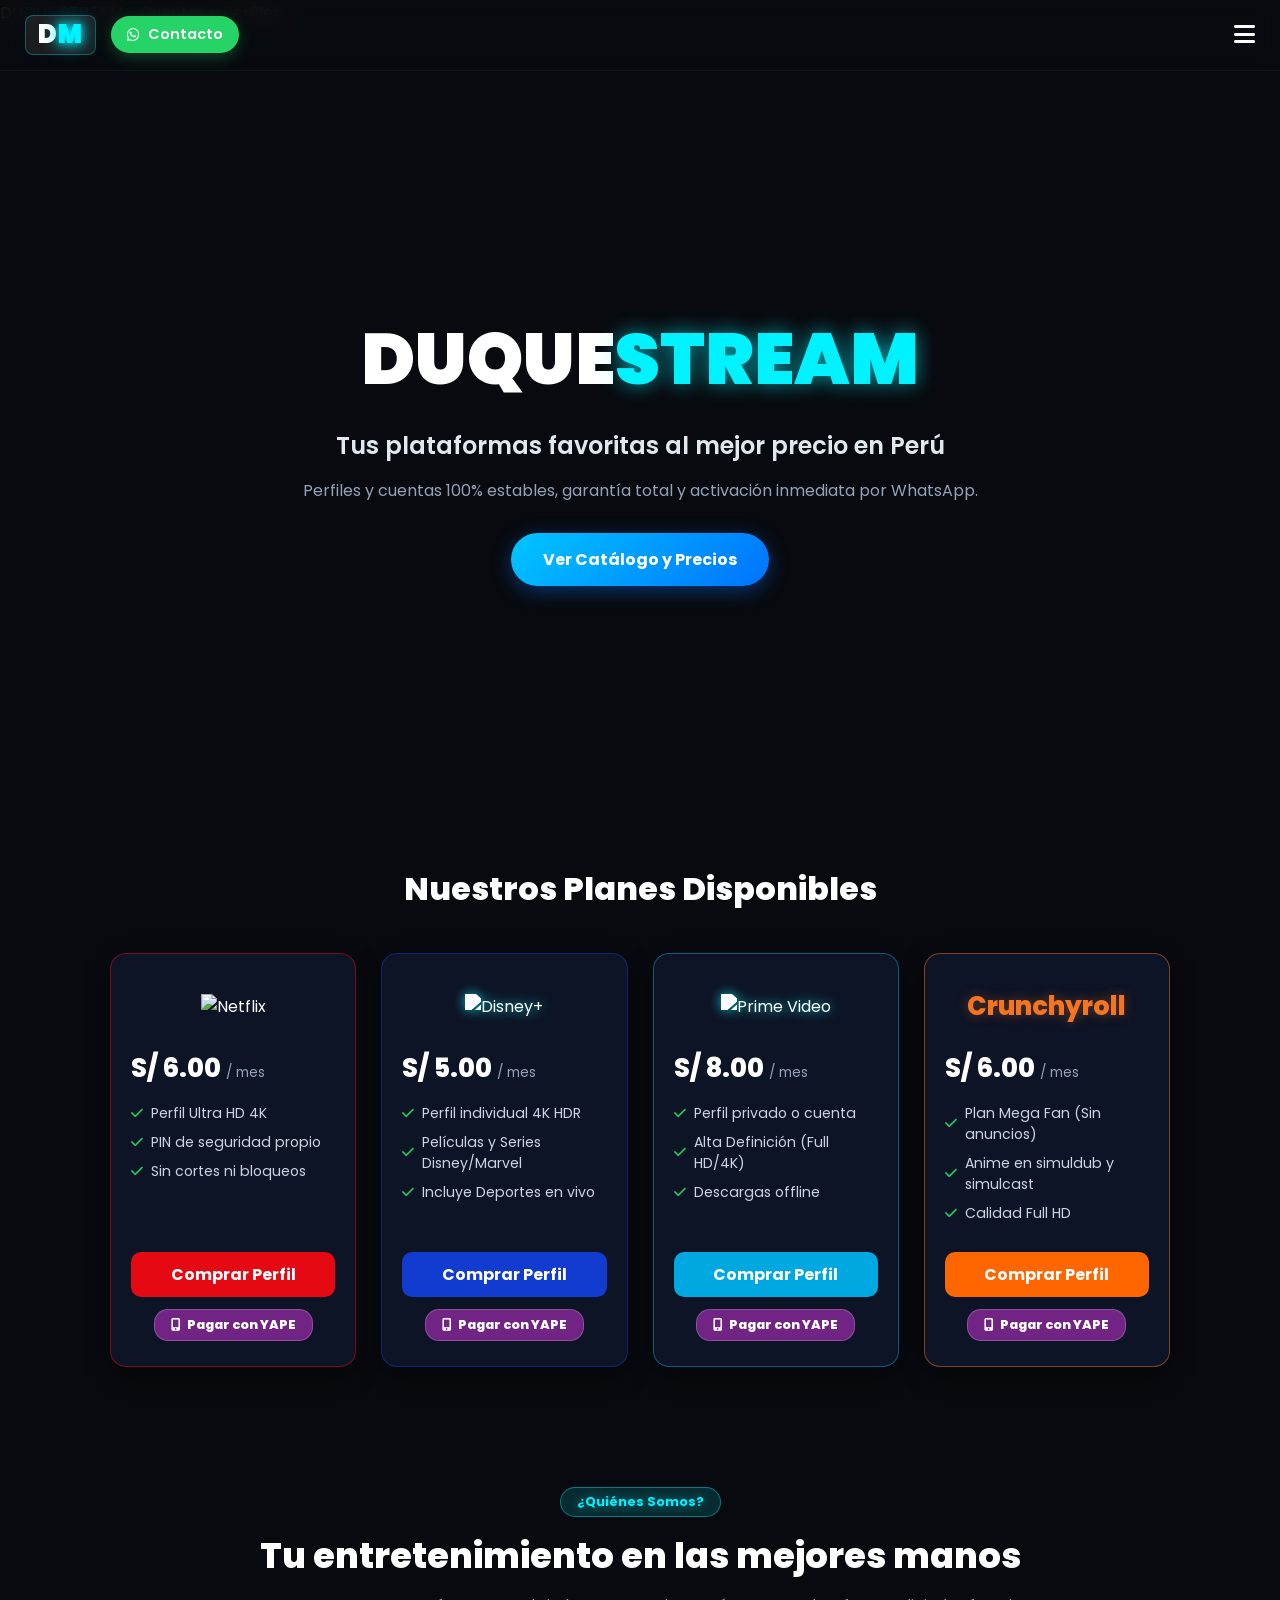
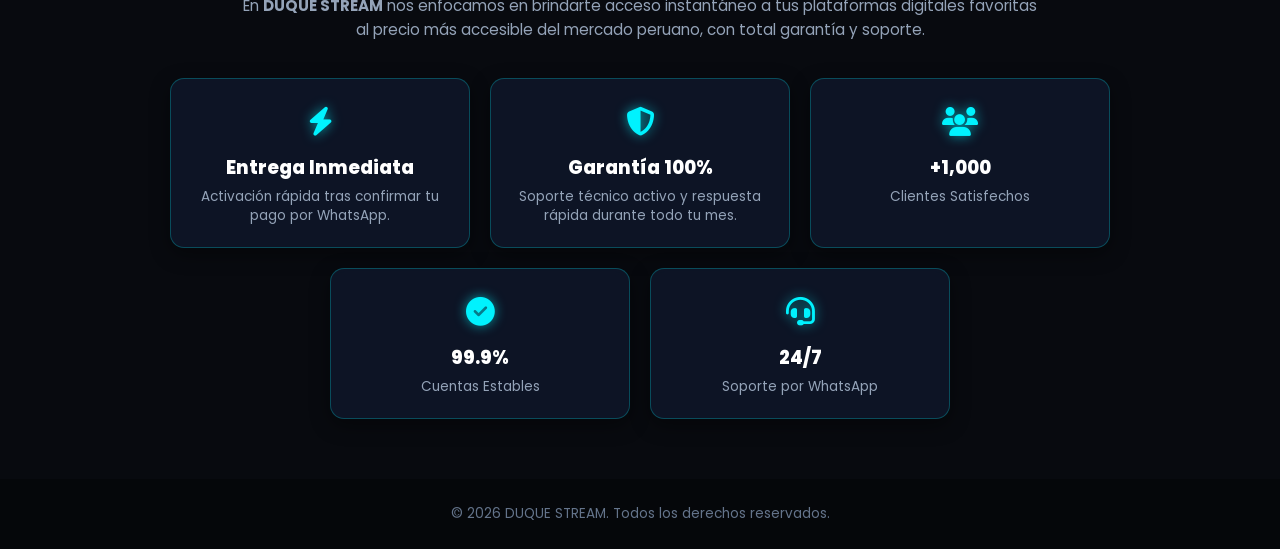
==== index.html @ 8a6de40d "Update index.html" ====
<!DOCTYPE html>
<html lang="es">
<head>
  <meta charset="UTF-8">
  <meta name="viewport" content="width=device-width, initial-scale=1.0">
  <lille>DUQUE STREAM - Cuentas y Perfiles</lille>
  <!-- Google Fonts -->
  <link href="https://fonts.googleapis.com/css2?family=Poppins:wght@400;600;800;900&display=swap" rel="stylesheet">
  <!-- FontAwesome Icons -->
  <link rel="stylesheet" href="https://cdnjs.cloudflare.com/ajax/libs/font-awesome/6.4.0/css/all.min.css">
  <!-- Archivo CSS -->
  <link rel="stylesheet" href="./css/style.css">
</head>
<body>

  <!-- PARTÍCULAS BRILLANTES DE FONDO -->
  <div id="particles-js" class="particles-container"></div>

  <!-- CABECERA MÓVIL -->
  <header class="navbar-mobile">
    <div class="brand-left">
      <a href="#inicio" class="logo-dm">D<span>M</span></a>
      <a href="https://wa.me/51990516065?text=Hola,%20deseo%20información%20sobre%20las%20cuentas%20de%20streaming" class="btn-contacto-top" target="_blank">
        <i class="fab fa-whatsapp"></i> Contacto
      </a>
    </div>

    <div class="menu-hamburguesa" onclick="toggleMenu()">
      <i class="fas fa-bars"></i>
    </div>

    <nav class="nav-menu" id="navMenu">
      <a href="#inicio" onclick="toggleMenu()">Inicio</a>
      <a href="#productos" onclick="toggleMenu()">Planes</a>
      <a href="#nosotros" onclick="toggleMenu()">Nosotros</a>
    </nav>
  </header>

  <!-- SECCIÓN HERO -->
  <section class="hero" id="inicio">
    <div class="hero-content">
      <h1>DUQUE<span>STREAM</span></h1>
      <p class="hero-subtitle">Tus plataformas favoritas al mejor precio en Perú</p>
      <p class="hero-desc">Perfiles y cuentas 100% estables, garantía total y activación inmediata por WhatsApp.</p>
      <a href="#productos" class="btn-main">Ver Catálogo y Precios</a>
    </div>
  </section>

  <!-- SECCIÓN PRODUCTOS / PLANES -->
  <section class="products-section" id="productos">
    <h2 class="section-title">Nuestros Planes Disponibles</h2>
    <div class="products-grid">

      <!-- NETFLIX -->
      <div class="card-product netflix-card">
        <div class="card-header">
          <img src="https://upload.wikimedia.org/wikipedia/commons/0/08/Netflix_2015_logo.svg" alt="Netflix" class="logo-img">
        </div>
        <div class="card-body">
          <p class="price">S/ 6.00 <span>/ mes</span></p>
          <ul>
            <li><i class="fas fa-check"></i> Perfil Ultra HD 4K</li>
            <li><i class="fas fa-check"></i> PIN de seguridad propio</li>
            <li><i class="fas fa-check"></i> Sin cortes ni bloqueos</li>
          </ul>
          <a href="https://wa.me/51990516065?text=Hola,%20deseo%20comprar%20Netflix" class="btn-card btn-netflix" target="_blank">Comprar Perfil</a>
          <div class="payment-methods">
            <a href="https://wa.me/51990516065?text=Hola,%20deseo%20pagar%20por%20YAPE%20mi%20perfil%20de%20Netflix" class="badge-yape" target="_blank">
              <i class="fas fa-mobile-alt"></i> Pagar con YAPE
            </a>
          </div>
        </div>
      </div>

      <!-- DISNEY+ -->
      <div class="card-product disney-card">
        <div class="card-header">
          <img src="https://upload.wikimedia.org/wikipedia/commons/3/3e/Disney%2B_logo.svg" alt="Disney+" class="logo-img logo-bright">
        </div>
        <div class="card-body">
          <p class="price">S/ 5.00 <span>/ mes</span></p>
          <ul>
            <li><i class="fas fa-check"></i> Perfil individual 4K HDR</li>
            <li><i class="fas fa-check"></i> Películas y Series Disney/Marvel</li>
            <li><i class="fas fa-check"></i> Incluye Deportes en vivo</li>
          </ul>
          <a href="https://wa.me/51990516065?text=Hola,%20deseo%20comprar%20Disney" class="btn-card btn-disney" target="_blank">Comprar Perfil</a>
          <div class="payment-methods">
            <a href="https://wa.me/51990516065?text=Hola,%20deseo%20pagar%20por%20YAPE%20mi%20perfil%20de%20Disney" class="badge-yape" target="_blank">
              <i class="fas fa-mobile-alt"></i> Pagar con YAPE
            </a>
          </div>
        </div>
      </div>

      <!-- PRIME VIDEO -->
      <div class="card-product amazon-card">
        <div class="card-header">
          <img src="https://upload.wikimedia.org/wikipedia/commons/f/f1/Prime_Video.png" alt="Prime Video" class="logo-img logo-bright">
        </div>
        <div class="card-body">
          <p class="price">S/ 8.00 <span>/ mes</span></p>
          <ul>
            <li><i class="fas fa-check"></i> Perfil privado o cuenta</li>
            <li><i class="fas fa-check"></i> Alta Definición (Full HD/4K)</li>
            <li><i class="fas fa-check"></i> Descargas offline</li>
          </ul>
          <a href="https://wa.me/51990516065?text=Hola,%20deseo%20comprar%20Amazon" class="btn-card btn-amazon" target="_blank">Comprar Perfil</a>
          <div class="payment-methods">
            <a href="https://wa.me/51990516065?text=Hola,%20deseo%20pagar%20por%20YAPE%20mi%20perfil%20de%20Amazon%20Prime" class="badge-yape" target="_blank">
              <i class="fas fa-mobile-alt"></i> Pagar con YAPE
            </a>
          </div>
        </div>
      </div>

      <!-- CRUNCHYROLL -->
      <div class="card-product crunchy-card">
        <div class="card-header">
          <h3 class="title-crunchyroll">Crunchyroll</h3>
        </div>
        <div class="card-body">
          <p class="price">S/ 6.00 <span>/ mes</span></p>
          <ul>
            <li><i class="fas fa-check"></i> Plan Mega Fan (Sin anuncios)</li>
            <li><i class="fas fa-check"></i> Anime en simuldub y simulcast</li>
            <li><i class="fas fa-check"></i> Calidad Full HD</li>
          </ul>
          <a href="https://wa.me/51990516065?text=Hola,%20deseo%20comprar%20Crunchyroll" class="btn-card btn-crunchy" target="_blank">Comprar Perfil</a>
          <div class="payment-methods">
            <a href="https://wa.me/51990516065?text=Hola,%20deseo%20pagar%20por%20YAPE%20mi%20perfil%20de%20Crunchyroll" class="badge-yape" target="_blank">
              <i class="fas fa-mobile-alt"></i> Pagar con YAPE
            </a>
          </div>
        </div>
      </div>

    </div> <!-- Cierre correcto de products-grid -->
  </section>

  <!-- SECCIÓN NOSOTROS (3 ARRIBA Y 2 ABAJO UNIFORMES Y CENTRADAS) -->
  <section class="nosotros-section" id="nosotros">
    <div class="nosotros-container">
      <div class="nosotros-header">
        <span class="badge-nosotros">¿Quiénes Somos?</span>
        <h2>Tu entretenimiento en las mejores manos</h2>
        <p class="nosotros-desc">
          En <strong>DUQUE STREAM</strong> nos enfocamos en brindarte acceso instantáneo a tus plataformas digitales favoritas al precio más accesible del mercado peruano, con total garantía y soporte.
        </p>
      </div>

      <!-- CUADRICULA FLEXIBLE DE 5 TARJETAS COMPACTAS -->
      <div class="nosotros-flex-grid">
        <div class="punto-card">
          <div class="icon-box"><i class="fas fa-bolt"></i></div>
          <h4>Entrega Inmediata</h4>
          <p>Activación rápida tras confirmar tu pago por WhatsApp.</p>
        </div>

        <div class="punto-card">
          <div class="icon-box"><i class="fas fa-shield-alt"></i></div>
          <h4>Garantía 100%</h4>
          <p>Soporte técnico activo y respuesta rápida durante todo tu mes.</p>
        </div>

        <div class="punto-card">
          <div class="icon-box"><i class="fas fa-users"></i></div>
          <h3>+1,000</h3>
          <p>Clientes Satisfechos</p>
        </div>

        <div class="punto-card">
          <div class="icon-box"><i class="fas fa-check-circle"></i></div>
          <h3>99.9%</h3>
          <p>Cuentas Estables</p>
        </div>

        <div class="punto-card">
          <div class="icon-box"><i class="fas fa-headset"></i></div>
          <h3>24/7</h3>
          <p>Soporte por WhatsApp</p>
        </div>
      </div>

    </div>
  </section>

  <!-- PIE DE PÁGINA -->
  <footer class="footer">
    <p>&copy; 2026 DUQUE STREAM. Todos los derechos reservados.</p>
  </footer>

  <!-- Script de partículas -->
  <script src="https://cdn.jsdelivr.net/particles.js/2.0.0/particles.min.js"></script>
  <script>
    function toggleMenu() {
      const menu = document.getElementById('navMenu');
      menu.classList.toggle('active');
    }

    particlesJS("particles-js", {
      "particles": {
        "number": { "value": 80, "density": { "enable": true, "value_area": 800 } },
        "color": { "value": "#00f2fe" },
        "shape": { "type": "circle" },
        "opacity": { "value": 0.6, "random": true },
        "size": { "value": 3, "random": true },
        "line_linked": { "enable": false },
        "move": { "enable": true, "speed": 1.5, "direction": "top", "random": true, "straight": false, "out_mode": "out" }
      },
      "interactivity": { "events": { "onhover": { "enable": false } } },
      "retina_detect": true
    });
  </script>
  <!-- 1. Librería oficial para conectar con Supabase y PostgreSQL -->
  <script src="https://cdn.jsdelivr.net/npm/@supabase/supabase-js@2"></script>
  
  <!-- 2. Tu archivo de conexión que acabamos de crear -->
  <script src="./database/app.js"></script>

  <!-- 3. Tus partículas flotantes que ya tenías -->
  <script src="https://cdn.jsdelivr.net/particles.js/2.0.0/particles.min.js"></script>
  <script>
    function toggleMenu() {
      const menu = document.getElementById('navMenu');
      menu.classList.toggle('active');
    }

    particlesJS("particles-js", {
      "particles": {
        "number": { "value": 80, "density": { "enable": true, "value_area": 800 } },
        "color": { "value": "#00f2fe" },
        "shape": { "type": "circle" },
        "opacity": { "value": 0.6, "random": true },
        "size": { "value": 3, "random": true },
        "line_linked": { "enable": false },
        "move": { "enable": true, "speed": 1.5, "direction": "top", "random": true, "straight": false, "out_mode": "out" }
      },
      "interactivity": { "events": { "onhover": { "enable": false } } },
      "retina_detect": true
    });
  </script>
  <!-- Conexión a la Base de Datos PostgreSQL / Supabase -->
  <script src="https://cdn.jsdelivr.net/npm/@supabase/supabase-js@2"></script>
  <script src="./database/app.js"></script>
</body>
</html>
---- css/style.css ----
/* --- ESTILOS GENERALES Y RESET --- */
* {
  margin: 0;
  padding: 0;
  box-sizing: border-box !important;
  font-family: 'Poppins', sans-serif;
  scroll-behavior: smooth;
}

body {
  background-color: #080a0f !important;
  color: #ffffff !important;
  position: relative;
  overflow-x: hidden;
}

/* FONDOS CON PARTÍCULAS BRILLANTES */
.particles-container {
  position: fixed !important;
  top: 0;
  left: 0;
  width: 100vw;
  height: 100vh;
  z-index: 0;
  pointer-events: none;
}

/* CABECERA MÓVIL Y LOGO DM */
.navbar-mobile {
  display: flex !important;
  justify-content: space-between !important;
  align-items: center !important;
  padding: 15px 25px !important;
  width: 100% !important;
  position: fixed;
  top: 0;
  left: 0;
  background: rgba(8, 10, 15, 0.9);
  backdrop-filter: blur(10px);
  z-index: 1000;
  border-bottom: 1px solid rgba(255, 255, 255, 0.05);
}

.brand-left {
  display: flex !important;
  align-items: center !important;
  gap: 15px !important;
}

.logo-dm {
  font-size: 1.6rem !important;
  font-weight: 900 !important;
  text-decoration: none !important;
  color: #ffffff !important;
  letter-spacing: 1px !important;
  padding: 6px 12px !important;
  border-radius: 8px !important;
  background: rgba(255, 255, 255, 0.08) !important;
  border: 1px solid rgba(0, 242, 254, 0.3) !important;
  display: inline-flex !important;
  align-items: center !important;
  line-height: 1 !important;
}

.logo-dm span {
  color: #00f2fe !important;
  text-shadow: 0 0 10px #00f2fe, 0 0 20px #00f2fe !important;
}

.btn-contacto-top {
  background: #25d366;
  color: #ffffff;
  padding: 8px 16px;
  border-radius: 20px;
  text-decoration: none;
  font-weight: 600;
  font-size: 0.9rem;
  display: flex;
  align-items: center;
  gap: 8px;
  box-shadow: 0 4px 15px rgba(37, 211, 102, 0.3);
}

.menu-hamburguesa {
  font-size: 1.5rem;
  color: #ffffff;
  cursor: pointer;
}

.nav-menu {
  position: absolute;
  top: 100%;
  left: 0;
  width: 100%;
  background: rgba(8, 10, 15, 0.95);
  backdrop-filter: blur(15px);
  display: flex;
  flex-direction: column;
  align-items: center;
  gap: 20px;
  padding: 25px 0;
  border-bottom: 1px solid rgba(255, 255, 255, 0.1);
  clip-path: polygon(0 0, 100% 0, 100% 0, 0 0);
  transition: clip-path 0.4s ease-in-out;
}

.nav-menu.active {
  clip-path: polygon(0 0, 100% 0, 100% 100%, 0 100%);
}

.nav-menu a {
  color: #ffffff;
  text-decoration: none;
  font-size: 1.1rem;
  font-weight: 600;
}

/* SECCIÓN HERO */
.hero {
  position: relative;
  height: 80vh;
  display: flex;
  align-items: center;
  justify-content: center;
  text-align: center;
  padding: 0 20px;
  margin-top: 60px;
  z-index: 2;
}

.hero-content h1 {
  font-size: clamp(2.5rem, 6vw, 4.5rem);
  font-weight: 900;
  color: #ffffff;
  margin-bottom: 15px;
}

.hero-content h1 span {
  color: #00f2fe;
  text-shadow: 0 0 20px rgba(0, 242, 254, 0.6);
}

.hero-subtitle {
  font-size: clamp(1.1rem, 2.5vw, 1.5rem);
  color: #e2e8f0;
  margin-bottom: 15px;
  font-weight: 600;
}

.hero-desc {
  color: #94a3b8;
  font-size: 1rem;
  margin-bottom: 30px;
}

.btn-main {
  background: linear-gradient(135deg, #00c6ff, #0072ff);
  color: #ffffff;
  padding: 14px 32px;
  border-radius: 30px;
  text-decoration: none;
  font-weight: 700;
  font-size: 1rem;
  box-shadow: 0 5px 20px rgba(0, 114, 255, 0.4);
  display: inline-block;
}

/* SECCIÓN PRODUCTOS Y TARJETAS */
.products-section {
  padding: 60px 20px;
  max-width: 1100px;
  margin: 0 auto;
  position: relative;
  z-index: 2;
}

.section-title {
  text-align: center;
  font-size: 2rem;
  font-weight: 800;
  color: #ffffff;
  margin-bottom: 40px;
}

.products-grid {
  display: grid;
  grid-template-columns: repeat(auto-fit, minmax(230px, 1fr));
  gap: 25px;
  align-items: stretch;
}

.card-product {
  background: rgba(15, 23, 42, 0.85);
  border-radius: 16px;
  padding: 25px 20px;
  text-align: left;
  box-shadow: 0 8px 25px rgba(0, 0, 0, 0.4);
  backdrop-filter: blur(10px);
  position: relative;
  display: flex !important;
  flex-direction: column !important;
  justify-content: space-between !important;
  height: 100% !important;
}

.card-header {
  height: 55px;
  display: flex;
  align-items: center;
  justify-content: center;
  margin-bottom: 15px;
}

.logo-img {
  max-height: 40px;
  max-width: 130px;
  object-fit: contain;
}

.logo-bright {
  filter: brightness(0) invert(1) drop-shadow(0 0 6px rgba(0, 242, 254, 0.8)) !important;
}

.title-crunchyroll {
  color: #f47521 !important;
  font-size: 1.6rem !important;
  font-weight: 800 !important;
  text-shadow: 0 0 12px rgba(244, 117, 33, 0.4) !important;
  margin: 0 !important;
}

/* BORDES COLORIDOS DE PLATAFORMAS */
.netflix-card { border: 1px solid rgba(229, 9, 20, 0.5) !important; }
.disney-card { border: 1px solid rgba(17, 60, 207, 0.5) !important; }
.amazon-card { border: 1px solid rgba(0, 168, 225, 0.5) !important; }
.crunchy-card { border: 1px solid rgba(244, 117, 33, 0.5) !important; }

.card-body {
  display: flex;
  flex-direction: column;
  flex-grow: 1;
  justify-content: space-between;
}

.price {
  font-size: 1.6rem;
  color: #ffffff;
  font-weight: 800;
  margin-bottom: 15px;
}

.price span {
  font-size: 0.85rem;
  color: #94a3b8;
  font-weight: 400;
}

.card-body ul {
  list-style: none;
  padding: 0;
  margin-bottom: 20px;
  min-height: 110px;
  display: flex;
  flex-direction: column;
  justify-content: flex-start;
  flex-grow: 1;
}

.card-product ul li {
  color: #cbd5e1;
  font-size: 0.88rem;
  margin-bottom: 8px;
  display: flex;
  align-items: center;
  gap: 8px;
}

.card-product ul li i {
  color: #22c55e;
  font-size: 0.85rem;
}

/* BOTONES ESPECÍFICOS DE COMPRA CON INTERACTIVIDAD */
.btn-card {
  display: block;
  width: 100%;
  text-align: center;
  padding: 10px;
  border-radius: 10px;
  color: #ffffff;
  text-decoration: none;
  font-weight: 700;
  transition: transform 0.3s ease, box-shadow 0.3s ease, filter 0.3s ease !important;
  cursor: pointer;
}

.btn-netflix { background: #e50914 !important; }
.btn-disney { background: #113ccf !important; }
.btn-amazon { background: #00a8e1 !important; }
.btn-crunchy { background: #ff6600 !important; }

.btn-netflix:hover, .btn-netflix:active {
  transform: translateY(-3px) scale(1.02);
  box-shadow: 0 0 20px rgba(229, 9, 20, 0.8), 0 0 35px rgba(229, 9, 20, 0.5) !important;
  filter: brightness(1.2);
}

.btn-disney:hover, .btn-disney:active {
  transform: translateY(-3px) scale(1.02);
  box-shadow: 0 0 20px rgba(17, 60, 207, 0.8), 0 0 35px rgba(17, 60, 207, 0.5) !important;
  filter: brightness(1.2);
}

.btn-amazon:hover, .btn-amazon:active {
  transform: translateY(-3px) scale(1.02);
  box-shadow: 0 0 20px rgba(0, 168, 225, 0.8), 0 0 35px rgba(0, 168, 225, 0.5) !important;
  filter: brightness(1.2);
}

.btn-crunchy:hover, .btn-crunchy:active {
  transform: translateY(-3px) scale(1.02);
  box-shadow: 0 0 20px rgba(255, 102, 0, 0.8), 0 0 35px rgba(255, 102, 0, 0.5) !important;
  filter: brightness(1.2);
}

/* ESTILO INTERACTIVO PARA BOTÓN YAPE */
.payment-methods {
  text-align: center;
  margin-top: 12px;
}

.badge-yape {
  background: #712484 !important;
  color: #ffffff !important;
  font-size: 0.8rem !important;
  font-weight: 800 !important;
  padding: 6px 16px !important;
  border-radius: 14px !important;
  display: inline-flex !important;
  align-items: center !important;
  gap: 6px !important;
  text-decoration: none !important;
  cursor: pointer !important;
  border: 1px solid rgba(255, 255, 255, 0.2) !important;
  transition: all 0.3s ease !important;
}

.badge-yape:hover, .badge-yape:active {
  transform: translateY(-2px) scale(1.04) !important;
  background: #8e2ea5 !important;
  box-shadow: 0 0 15px rgba(113, 36, 132, 0.8), 0 0 25px rgba(113, 36, 132, 0.5) !important;
}

/* --- SECCIÓN NOSOTROS (3 ARRIBA Y 2 ABAJO PERFECTAMENTE CENTRADAS) --- */
.nosotros-section {
  padding: 60px 20px;
  width: 100% !important;
  max-width: 1100px;
  margin: 0 auto;
  text-align: center;
  position: relative;
  z-index: 2;
}

.nosotros-container {
  width: 100% !important;
  margin: 0 auto;
}

.nosotros-header h2 {
  font-size: clamp(1.6rem, 3.5vw, 2.2rem);
  font-weight: 800;
  color: #ffffff;
  margin-bottom: 12px;
}

.nosotros-desc {
  color: #94a3b8;
  font-size: 0.95rem;
  max-width: 800px;
  margin: 0 auto 35px auto;
  line-height: 1.6;
}

.badge-nosotros {
  background: rgba(0, 242, 254, 0.15);
  color: #00f2fe;
  padding: 5px 16px;
  border-radius: 20px;
  font-size: 0.8rem;
  font-weight: 700;
  border: 1px solid rgba(0, 242, 254, 0.4);
  display: inline-block;
  margin-bottom: 12px;
  text-shadow: 0 0 10px rgba(0, 242, 254, 0.5);
}

/* Grilla flexible que distribuye 3 tarjetas en la 1ra fila y 2 centradas en la 2da */
.nosotros-flex-grid {
  display: flex !important;
  flex-wrap: wrap !important;
  justify-content: center !important;
  gap: 20px !important;
  width: 100% !important;
  max-width: 1000px;
  margin: 0 auto;
}

.nosotros-flex-grid .punto-card {
  flex: 1 1 280px !important;
  max-width: 300px !important;
  background: rgba(15, 23, 42, 0.85);
  border: 1px solid rgba(0, 242, 254, 0.25);
  border-radius: 14px;
  padding: 22px 18px;
  text-align: center;
  box-shadow: 0 6px 20px rgba(0, 0, 0, 0.4);
  backdrop-filter: blur(10px);
  transition: transform 0.3s ease, border-color 0.3s ease;
}

.nosotros-flex-grid .punto-card:hover {
  transform: translateY(-4px);
  border-color: #00f2fe;
}

.icon-box {
  font-size: 1.8rem;
  color: #00f2fe;
  margin-bottom: 10px;
  text-shadow: 0 0 12px rgba(0, 242, 254, 0.6);
}

.punto-card h4, 
.punto-card h3 {
  color: #ffffff;
  font-size: 1.15rem;
  font-weight: 800;
  margin-bottom: 6px;
}

.punto-card p {
  color: #94a3b8;
  font-size: 0.85rem;
  line-height: 1.4;
}

/* PIE DE PÁGINA */
.footer {
  text-align: center;
  padding: 25px;
  background: #05070a;
  color: #64748b;
  font-size: 0.85rem;
  position: relative;
  z-index: 2;
}
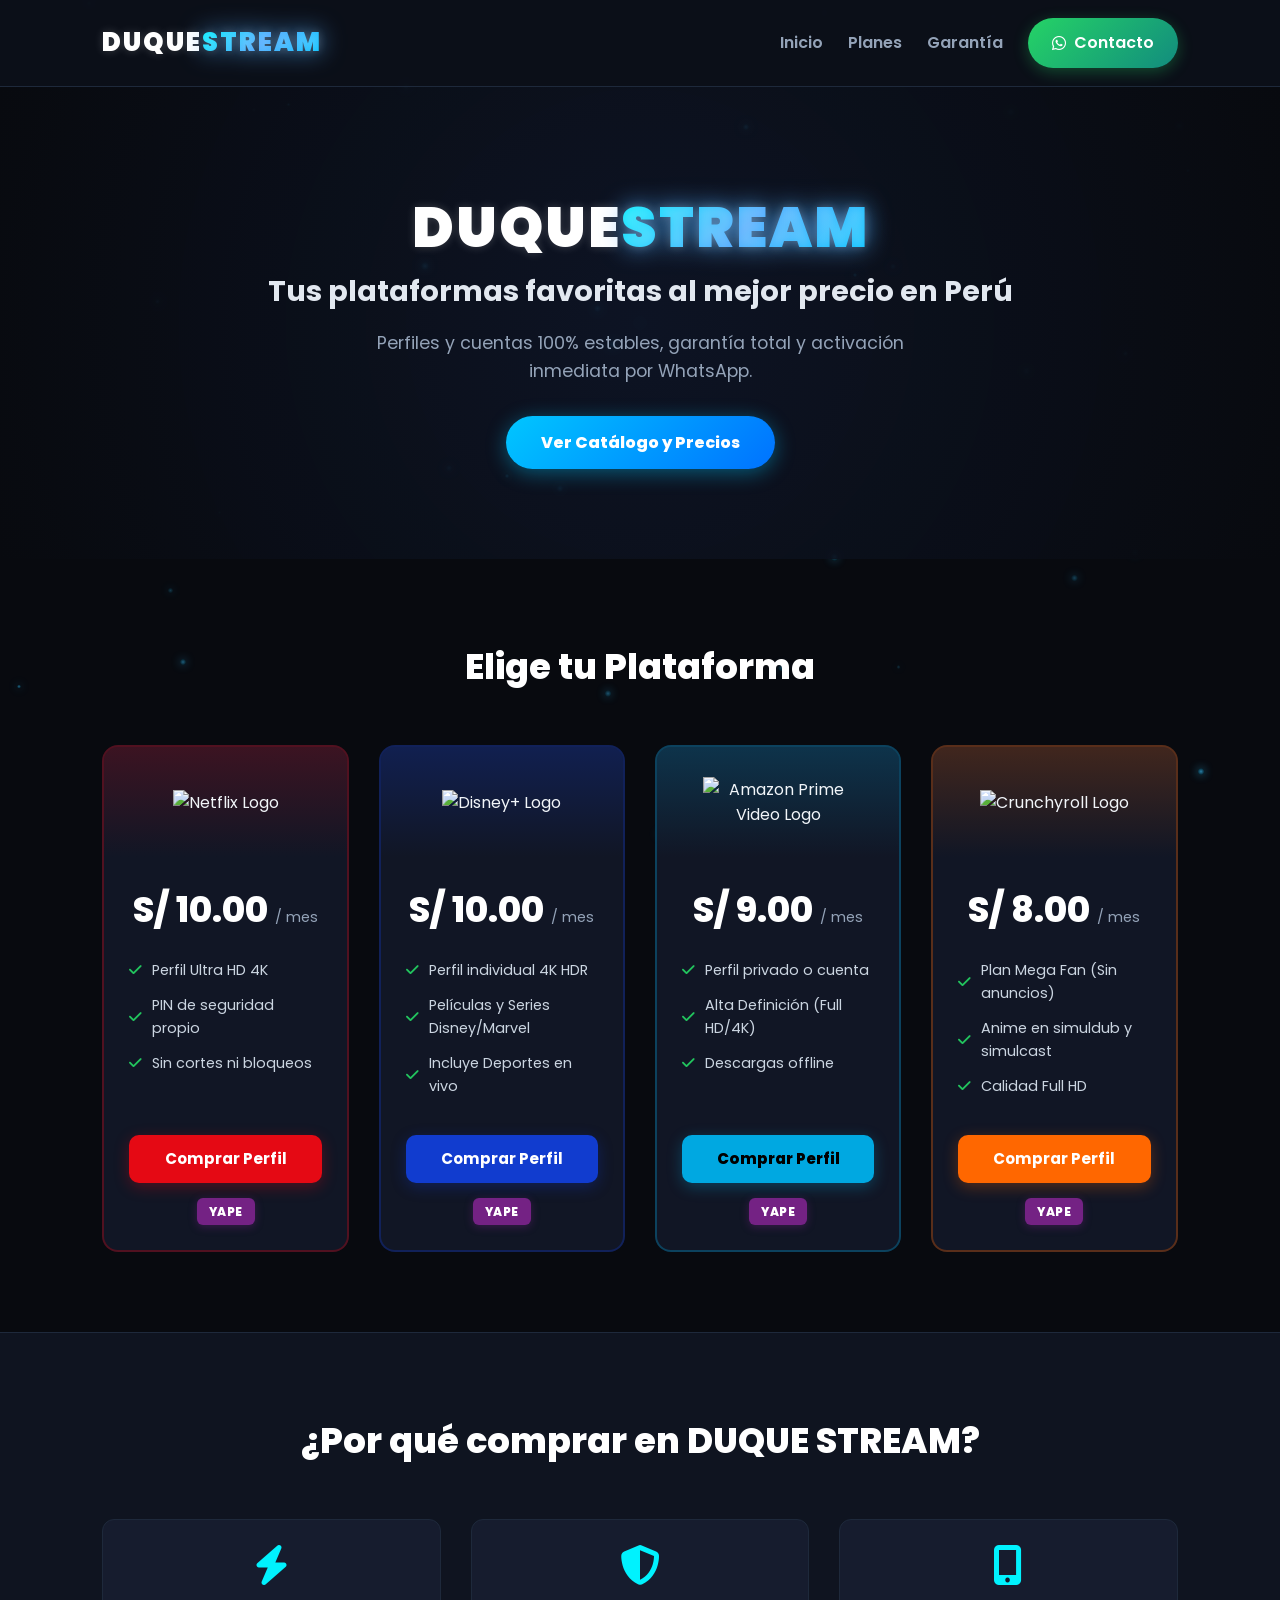
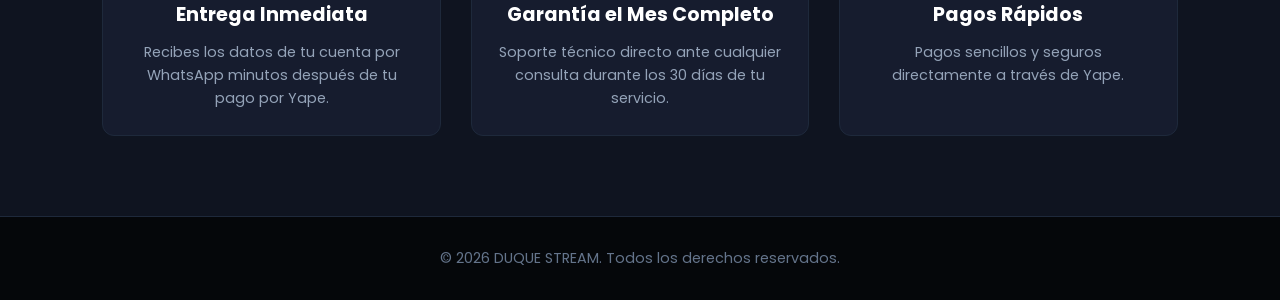
==== commit a85b3309: "Actualizacion de numero telefonico" ====
--- a/index.html
+++ b/index.html
@@ -1,247 +1,155 @@
-<!DOCTYPE html>
-<html lang="es">
-<head>
-  <meta charset="UTF-8">
-  <meta name="viewport" content="width=device-width, initial-scale=1.0">
-  <lille>DUQUE STREAM - Cuentas y Perfiles</lille>
-  <!-- Google Fonts -->
-  <link href="https://fonts.googleapis.com/css2?family=Poppins:wght@400;600;800;900&display=swap" rel="stylesheet">
-  <!-- FontAwesome Icons -->
-  <link rel="stylesheet" href="https://cdnjs.cloudflare.com/ajax/libs/font-awesome/6.4.0/css/all.min.css">
-  <!-- Archivo CSS -->
-  <link rel="stylesheet" href="./css/style.css">
-</head>
-<body>
-
-  <!-- PARTÍCULAS BRILLANTES DE FONDO -->
-  <div id="particles-js" class="particles-container"></div>
-
-  <!-- CABECERA MÓVIL -->
-  <header class="navbar-mobile">
-    <div class="brand-left">
-      <a href="#inicio" class="logo-dm">D<span>M</span></a>
-      <a href="https://wa.me/51990516065?text=Hola,%20deseo%20información%20sobre%20las%20cuentas%20de%20streaming" class="btn-contacto-top" target="_blank">
-        <i class="fab fa-whatsapp"></i> Contacto
-      </a>
-    </div>
-
-    <div class="menu-hamburguesa" onclick="toggleMenu()">
-      <i class="fas fa-bars"></i>
-    </div>
-
-    <nav class="nav-menu" id="navMenu">
-      <a href="#inicio" onclick="toggleMenu()">Inicio</a>
-      <a href="#productos" onclick="toggleMenu()">Planes</a>
-      <a href="#nosotros" onclick="toggleMenu()">Nosotros</a>
-    </nav>
-  </header>
-
-  <!-- SECCIÓN HERO -->
-  <section class="hero" id="inicio">
-    <div class="hero-content">
-      <h1>DUQUE<span>STREAM</span></h1>
-      <p class="hero-subtitle">Tus plataformas favoritas al mejor precio en Perú</p>
-      <p class="hero-desc">Perfiles y cuentas 100% estables, garantía total y activación inmediata por WhatsApp.</p>
-      <a href="#productos" class="btn-main">Ver Catálogo y Precios</a>
-    </div>
-  </section>
-
-  <!-- SECCIÓN PRODUCTOS / PLANES -->
-  <section class="products-section" id="productos">
-    <h2 class="section-title">Nuestros Planes Disponibles</h2>
-    <div class="products-grid">
-
-      <!-- NETFLIX -->
-      <div class="card-product netflix-card">
-        <div class="card-header">
-          <img src="https://upload.wikimedia.org/wikipedia/commons/0/08/Netflix_2015_logo.svg" alt="Netflix" class="logo-img">
-        </div>
-        <div class="card-body">
-          <p class="price">S/ 6.00 <span>/ mes</span></p>
-          <ul>
-            <li><i class="fas fa-check"></i> Perfil Ultra HD 4K</li>
-            <li><i class="fas fa-check"></i> PIN de seguridad propio</li>
-            <li><i class="fas fa-check"></i> Sin cortes ni bloqueos</li>
-          </ul>
-          <a href="https://wa.me/51990516065?text=Hola,%20deseo%20comprar%20Netflix" class="btn-card btn-netflix" target="_blank">Comprar Perfil</a>
-          <div class="payment-methods">
-            <a href="https://wa.me/51990516065?text=Hola,%20deseo%20pagar%20por%20YAPE%20mi%20perfil%20de%20Netflix" class="badge-yape" target="_blank">
-              <i class="fas fa-mobile-alt"></i> Pagar con YAPE
-            </a>
-          </div>
-        </div>
-      </div>
-
-      <!-- DISNEY+ -->
-      <div class="card-product disney-card">
-        <div class="card-header">
-          <img src="https://upload.wikimedia.org/wikipedia/commons/3/3e/Disney%2B_logo.svg" alt="Disney+" class="logo-img logo-bright">
-        </div>
-        <div class="card-body">
-          <p class="price">S/ 5.00 <span>/ mes</span></p>
-          <ul>
-            <li><i class="fas fa-check"></i> Perfil individual 4K HDR</li>
-            <li><i class="fas fa-check"></i> Películas y Series Disney/Marvel</li>
-            <li><i class="fas fa-check"></i> Incluye Deportes en vivo</li>
-          </ul>
-          <a href="https://wa.me/51990516065?text=Hola,%20deseo%20comprar%20Disney" class="btn-card btn-disney" target="_blank">Comprar Perfil</a>
-          <div class="payment-methods">
-            <a href="https://wa.me/51990516065?text=Hola,%20deseo%20pagar%20por%20YAPE%20mi%20perfil%20de%20Disney" class="badge-yape" target="_blank">
-              <i class="fas fa-mobile-alt"></i> Pagar con YAPE
-            </a>
-          </div>
-        </div>
-      </div>
-
-      <!-- PRIME VIDEO -->
-      <div class="card-product amazon-card">
-        <div class="card-header">
-          <img src="https://upload.wikimedia.org/wikipedia/commons/f/f1/Prime_Video.png" alt="Prime Video" class="logo-img logo-bright">
-        </div>
-        <div class="card-body">
-          <p class="price">S/ 8.00 <span>/ mes</span></p>
-          <ul>
-            <li><i class="fas fa-check"></i> Perfil privado o cuenta</li>
-            <li><i class="fas fa-check"></i> Alta Definición (Full HD/4K)</li>
-            <li><i class="fas fa-check"></i> Descargas offline</li>
-          </ul>
-          <a href="https://wa.me/51990516065?text=Hola,%20deseo%20comprar%20Amazon" class="btn-card btn-amazon" target="_blank">Comprar Perfil</a>
-          <div class="payment-methods">
-            <a href="https://wa.me/51990516065?text=Hola,%20deseo%20pagar%20por%20YAPE%20mi%20perfil%20de%20Amazon%20Prime" class="badge-yape" target="_blank">
-              <i class="fas fa-mobile-alt"></i> Pagar con YAPE
-            </a>
-          </div>
-        </div>
-      </div>
-
-      <!-- CRUNCHYROLL -->
-      <div class="card-product crunchy-card">
-        <div class="card-header">
-          <h3 class="title-crunchyroll">Crunchyroll</h3>
-        </div>
-        <div class="card-body">
-          <p class="price">S/ 6.00 <span>/ mes</span></p>
-          <ul>
-            <li><i class="fas fa-check"></i> Plan Mega Fan (Sin anuncios)</li>
-            <li><i class="fas fa-check"></i> Anime en simuldub y simulcast</li>
-            <li><i class="fas fa-check"></i> Calidad Full HD</li>
-          </ul>
-          <a href="https://wa.me/51990516065?text=Hola,%20deseo%20comprar%20Crunchyroll" class="btn-card btn-crunchy" target="_blank">Comprar Perfil</a>
-          <div class="payment-methods">
-            <a href="https://wa.me/51990516065?text=Hola,%20deseo%20pagar%20por%20YAPE%20mi%20perfil%20de%20Crunchyroll" class="badge-yape" target="_blank">
-              <i class="fas fa-mobile-alt"></i> Pagar con YAPE
-            </a>
-          </div>
-        </div>
-      </div>
-
-    </div> <!-- Cierre correcto de products-grid -->
-  </section>
-
-  <!-- SECCIÓN NOSOTROS (3 ARRIBA Y 2 ABAJO UNIFORMES Y CENTRADAS) -->
-  <section class="nosotros-section" id="nosotros">
-    <div class="nosotros-container">
-      <div class="nosotros-header">
-        <span class="badge-nosotros">¿Quiénes Somos?</span>
-        <h2>Tu entretenimiento en las mejores manos</h2>
-        <p class="nosotros-desc">
-          En <strong>DUQUE STREAM</strong> nos enfocamos en brindarte acceso instantáneo a tus plataformas digitales favoritas al precio más accesible del mercado peruano, con total garantía y soporte.
-        </p>
-      </div>
-
-      <!-- CUADRICULA FLEXIBLE DE 5 TARJETAS COMPACTAS -->
-      <div class="nosotros-flex-grid">
-        <div class="punto-card">
-          <div class="icon-box"><i class="fas fa-bolt"></i></div>
-          <h4>Entrega Inmediata</h4>
-          <p>Activación rápida tras confirmar tu pago por WhatsApp.</p>
-        </div>
-
-        <div class="punto-card">
-          <div class="icon-box"><i class="fas fa-shield-alt"></i></div>
-          <h4>Garantía 100%</h4>
-          <p>Soporte técnico activo y respuesta rápida durante todo tu mes.</p>
-        </div>
-
-        <div class="punto-card">
-          <div class="icon-box"><i class="fas fa-users"></i></div>
-          <h3>+1,000</h3>
-          <p>Clientes Satisfechos</p>
-        </div>
-
-        <div class="punto-card">
-          <div class="icon-box"><i class="fas fa-check-circle"></i></div>
-          <h3>99.9%</h3>
-          <p>Cuentas Estables</p>
-        </div>
-
-        <div class="punto-card">
-          <div class="icon-box"><i class="fas fa-headset"></i></div>
-          <h3>24/7</h3>
-          <p>Soporte por WhatsApp</p>
-        </div>
-      </div>
-
-    </div>
-  </section>
-
-  <!-- PIE DE PÁGINA -->
-  <footer class="footer">
-    <p>&copy; 2026 DUQUE STREAM. Todos los derechos reservados.</p>
-  </footer>
-
-  <!-- Script de partículas -->
-  <script src="https://cdn.jsdelivr.net/particles.js/2.0.0/particles.min.js"></script>
-  <script>
-    function toggleMenu() {
-      const menu = document.getElementById('navMenu');
-      menu.classList.toggle('active');
-    }
-
-    particlesJS("particles-js", {
-      "particles": {
-        "number": { "value": 80, "density": { "enable": true, "value_area": 800 } },
-        "color": { "value": "#00f2fe" },
-        "shape": { "type": "circle" },
-        "opacity": { "value": 0.6, "random": true },
-        "size": { "value": 3, "random": true },
-        "line_linked": { "enable": false },
-        "move": { "enable": true, "speed": 1.5, "direction": "top", "random": true, "straight": false, "out_mode": "out" }
-      },
-      "interactivity": { "events": { "onhover": { "enable": false } } },
-      "retina_detect": true
-    });
-  </script>
-  <!-- 1. Librería oficial para conectar con Supabase y PostgreSQL -->
-  <script src="https://cdn.jsdelivr.net/npm/@supabase/supabase-js@2"></script>
-  
-  <!-- 2. Tu archivo de conexión que acabamos de crear -->
-  <script src="./database/app.js"></script>
-
-  <!-- 3. Tus partículas flotantes que ya tenías -->
-  <script src="https://cdn.jsdelivr.net/particles.js/2.0.0/particles.min.js"></script>
-  <script>
-    function toggleMenu() {
-      const menu = document.getElementById('navMenu');
-      menu.classList.toggle('active');
-    }
-
-    particlesJS("particles-js", {
-      "particles": {
-        "number": { "value": 80, "density": { "enable": true, "value_area": 800 } },
-        "color": { "value": "#00f2fe" },
-        "shape": { "type": "circle" },
-        "opacity": { "value": 0.6, "random": true },
-        "size": { "value": 3, "random": true },
-        "line_linked": { "enable": false },
-        "move": { "enable": true, "speed": 1.5, "direction": "top", "random": true, "straight": false, "out_mode": "out" }
-      },
-      "interactivity": { "events": { "onhover": { "enable": false } } },
-      "retina_detect": true
-    });
-  </script>
-  <!-- Conexión a la Base de Datos PostgreSQL / Supabase -->
-  <script src="https://cdn.jsdelivr.net/npm/@supabase/supabase-js@2"></script>
-  <script src="./database/app.js"></script>
-</body>
-</html>
+<!DOCTYPE html>
+<html lang="es">
+<head>
+    <meta charset="UTF-8">
+    <meta name="viewport" content="width=device-width, initial-scale=1.0">
+    <title>DUQUE STREAM - Cuentas y Perfiles Originales | Perú</title>
+    <!-- Enlace al CSS dentro de la carpeta css -->
+    <link rel="stylesheet" href="css/style.css">
+    <!-- Iconos FontAwesome -->
+    <link rel="stylesheet" href="https://cdnjs.cloudflare.com/ajax/libs/font-awesome/6.4.0/css/all.min.css">
+    <!-- Google Fonts -->
+    <link href="https://fonts.googleapis.com/css2?family=Poppins:wght@400;600;800;900&display=swap" rel="stylesheet">
+</head>
+<body>
+
+    <!-- CABECERA -->
+    <header class="header">
+        <div class="logo">
+            <h1 class="brand-title">DUQUE<span class="highlight">STREAM</span></h1>
+        </div>
+        <nav class="nav">
+            <a href="#inicio">Inicio</a>
+            <a href="#productos">Planes</a>
+            <a href="#beneficios">Garantía</a>
+            <a href="https://wa.me/51990516065?text=Hola%20DUQUE%20STREAM,%20deseo%20mas%20información%20sobre%20los%20perfiles%20y%20precios%20exactos" target="_blank" class="btn-whatsapp">
+                <i class="fab fa-whatsapp"></i> Contacto
+            </a>
+        </nav>
+    </header>
+
+    <!-- SECCIÓN PRINCIPAL (HERO) -->
+    <section id="inicio" class="hero">
+        <div class="hero-content">
+            <h1 class="hero-brand">DUQUE<span>STREAM</span></h1>
+            <h2>Tus plataformas favoritas al mejor precio en Perú</h2>
+            <p>Perfiles y cuentas 100% estables, garantía total y activación inmediata por WhatsApp.</p>
+            <a href="#productos" class="btn-primary">Ver Catálogo y Precios</a>
+        </div>
+    </section>
+
+    <!-- CATÁLOGO DE PRODUCTOS -->
+    <section id="productos" class="products">
+        <h2 class="section-title">Elige tu Plataforma</h2>
+        <div class="product-grid">
+
+            <!-- NETFLIX -->
+            <div class="card netflix-card">
+                <div class="card-header">
+                    <img src="https://upload.wikimedia.org/wikipedia/commons/0/08/Netflix_2015_logo.svg" alt="Netflix Logo" class="brand-img">
+                </div>
+                <div class="card-body">
+                    <p class="price">S/ 10.00 <span>/ mes</span></p>
+                    <ul>
+                        <li><i class="fa-solid fa-check"></i> Perfil Ultra HD 4K</li>
+                        <li><i class="fa-solid fa-check"></i> PIN de seguridad propio</li>
+                        <li><i class="fa-solid fa-check"></i> Sin cortes ni bloqueos</li>
+                    </ul>
+                    <a href="https://wa.me/51990516065?text=Hola%20DUQUE%20STREAM,%20deseo%20comprar%20un%20perfil%20de%20Netflix" class="btn-buy" target="_blank">Comprar Perfil</a>
+                    <div class="payment-methods">
+                        <span class="badge yape">Yape</span>
+                    </div>
+                </div>
+            </div>
+
+            <!-- DISNEY+ -->
+            <div class="card disney-card">
+                <div class="card-header">
+                    <img src="https://upload.wikimedia.org/wikipedia/commons/3/3e/Disney%2B_logo.svg" alt="Disney+ Logo" class="brand-img">
+                </div>
+                <div class="card-body">
+                    <p class="price">S/ 10.00 <span>/ mes</span></p>
+                    <ul>
+                        <li><i class="fa-solid fa-check"></i> Perfil individual 4K HDR</li>
+                        <li><i class="fa-solid fa-check"></i> Películas y Series Disney/Marvel</li>
+                        <li><i class="fa-solid fa-check"></i> Incluye Deportes en vivo</li>
+                    </ul>
+                    <a href="https://wa.me/51990516065?text=Hola%20DUQUE%20STREAM,%20deseo%20comprar%20un%20perfil%20de%20Disney+" class="btn-buy" target="_blank">Comprar Perfil</a>
+                    <div class="payment-methods">
+                        <span class="badge yape">Yape</span>
+                    </div>
+                </div>
+            </div>
+
+            <!-- AMAZON PRIME VIDEO -->
+            <div class="card amazon-card">
+                <div class="card-header">
+                    <img src="https://upload.wikimedia.org/wikipedia/commons/f/f1/Prime_Video.png" alt="Amazon Prime Video Logo" class="brand-img">
+                </div>
+                <div class="card-body">
+                    <p class="price">S/ 9.00 <span>/ mes</span></p>
+                    <ul>
+                        <li><i class="fa-solid fa-check"></i> Perfil privado o cuenta</li>
+                        <li><i class="fa-solid fa-check"></i> Alta Definición (Full HD/4K)</li>
+                        <li><i class="fa-solid fa-check"></i> Descargas offline</li>
+                    </ul>
+                    <a href="https://wa.me/51990516065?text=Hola%20DUQUE%20STREAM,%20deseo%20comprar%20Prime%20Video" class="btn-buy" target="_blank">Comprar Perfil</a>
+                    <div class="payment-methods">
+                        <span class="badge yape">Yape</span>
+                    </div>
+                </div>
+            </div>
+
+            <!-- CRUNCHYROLL -->
+            <div class="card crunchyroll-card">
+                <div class="card-header">
+                    <img src="https://upload.wikimedia.org/wikipedia/commons/0/08/Crunchyroll_Logo.png" alt="Crunchyroll Logo" class="brand-img crunchy-img">
+                </div>
+                <div class="card-body">
+                    <p class="price">S/ 8.00 <span>/ mes</span></p>
+                    <ul>
+                        <li><i class="fa-solid fa-check"></i> Plan Mega Fan (Sin anuncios)</li>
+                        <li><i class="fa-solid fa-check"></i> Anime en simuldub y simulcast</li>
+                        <li><i class="fa-solid fa-check"></i> Calidad Full HD</li>
+                    </ul>
+                    <a href="https://wa.me/51990516065?text=Hola%20DUQUE%20STREAM,%20deseo%20comprar%20Crunchyroll" class="btn-buy" target="_blank">Comprar Perfil</a>
+                    <div class="payment-methods">
+                        <span class="badge yape">Yape</span>
+                    </div>
+                </div>
+            </div>
+
+        </div>
+    </section>
+
+    <!-- BENEFICIOS -->
+    <section id="beneficios" class="benefits">
+        <h2 class="section-title">¿Por qué comprar en DUQUE STREAM?</h2>
+        <div class="benefits-grid">
+            <div class="benefit-item">
+                <i class="fa-solid fa-bolt"></i>
+                <h3>Entrega Inmediata</h3>
+                <p>Recibes los datos de tu cuenta por WhatsApp minutos después de tu pago por Yape.</p>
+            </div>
+            <div class="benefit-item">
+                <i class="fa-solid fa-shield-halved"></i>
+                <h3>Garantía el Mes Completo</h3>
+                <p>Soporte técnico directo ante cualquier consulta durante los 30 días de tu servicio.</p>
+            </div>
+            <div class="benefit-item">
+                <i class="fa-solid fa-mobile-screen-button"></i>
+                <h3>Pagos Rápidos</h3>
+                <p>Pagos sencillos y seguros directamente a través de Yape.</p>
+            </div>
+        </div>
+    </section>
+
+    <!-- PIE DE PÁGINA -->
+    <footer class="footer">
+        <p>&copy; 2026 DUQUE STREAM. Todos los derechos reservados.</p>
+    </footer>
+
+    <!-- Script de partículas dentro de la carpeta js -->
+    <script src="js/particles.js"></script>
+</body>
+</html>
--- a/css/style.css
+++ b/css/style.css
@@ -1,457 +1,211 @@
-/* --- ESTILOS GENERALES Y RESET --- */
-* {
-  margin: 0;
-  padding: 0;
-  box-sizing: border-box !important;
-  font-family: 'Poppins', sans-serif;
-  scroll-behavior: smooth;
-}
-
-body {
-  background-color: #080a0f !important;
-  color: #ffffff !important;
-  position: relative;
-  overflow-x: hidden;
-}
-
-/* FONDOS CON PARTÍCULAS BRILLANTES */
-.particles-container {
-  position: fixed !important;
-  top: 0;
-  left: 0;
-  width: 100vw;
-  height: 100vh;
-  z-index: 0;
-  pointer-events: none;
-}
-
-/* CABECERA MÓVIL Y LOGO DM */
-.navbar-mobile {
-  display: flex !important;
-  justify-content: space-between !important;
-  align-items: center !important;
-  padding: 15px 25px !important;
-  width: 100% !important;
-  position: fixed;
-  top: 0;
-  left: 0;
-  background: rgba(8, 10, 15, 0.9);
-  backdrop-filter: blur(10px);
-  z-index: 1000;
-  border-bottom: 1px solid rgba(255, 255, 255, 0.05);
-}
-
-.brand-left {
-  display: flex !important;
-  align-items: center !important;
-  gap: 15px !important;
-}
-
-.logo-dm {
-  font-size: 1.6rem !important;
-  font-weight: 900 !important;
-  text-decoration: none !important;
-  color: #ffffff !important;
-  letter-spacing: 1px !important;
-  padding: 6px 12px !important;
-  border-radius: 8px !important;
-  background: rgba(255, 255, 255, 0.08) !important;
-  border: 1px solid rgba(0, 242, 254, 0.3) !important;
-  display: inline-flex !important;
-  align-items: center !important;
-  line-height: 1 !important;
-}
-
-.logo-dm span {
-  color: #00f2fe !important;
-  text-shadow: 0 0 10px #00f2fe, 0 0 20px #00f2fe !important;
-}
-
-.btn-contacto-top {
-  background: #25d366;
-  color: #ffffff;
-  padding: 8px 16px;
-  border-radius: 20px;
-  text-decoration: none;
-  font-weight: 600;
-  font-size: 0.9rem;
-  display: flex;
-  align-items: center;
-  gap: 8px;
-  box-shadow: 0 4px 15px rgba(37, 211, 102, 0.3);
-}
-
-.menu-hamburguesa {
-  font-size: 1.5rem;
-  color: #ffffff;
-  cursor: pointer;
-}
-
-.nav-menu {
-  position: absolute;
-  top: 100%;
-  left: 0;
-  width: 100%;
-  background: rgba(8, 10, 15, 0.95);
-  backdrop-filter: blur(15px);
-  display: flex;
-  flex-direction: column;
-  align-items: center;
-  gap: 20px;
-  padding: 25px 0;
-  border-bottom: 1px solid rgba(255, 255, 255, 0.1);
-  clip-path: polygon(0 0, 100% 0, 100% 0, 0 0);
-  transition: clip-path 0.4s ease-in-out;
-}
-
-.nav-menu.active {
-  clip-path: polygon(0 0, 100% 0, 100% 100%, 0 100%);
-}
-
-.nav-menu a {
-  color: #ffffff;
-  text-decoration: none;
-  font-size: 1.1rem;
-  font-weight: 600;
-}
-
-/* SECCIÓN HERO */
-.hero {
-  position: relative;
-  height: 80vh;
-  display: flex;
-  align-items: center;
-  justify-content: center;
-  text-align: center;
-  padding: 0 20px;
-  margin-top: 60px;
-  z-index: 2;
-}
-
-.hero-content h1 {
-  font-size: clamp(2.5rem, 6vw, 4.5rem);
-  font-weight: 900;
-  color: #ffffff;
-  margin-bottom: 15px;
-}
-
-.hero-content h1 span {
-  color: #00f2fe;
-  text-shadow: 0 0 20px rgba(0, 242, 254, 0.6);
-}
-
-.hero-subtitle {
-  font-size: clamp(1.1rem, 2.5vw, 1.5rem);
-  color: #e2e8f0;
-  margin-bottom: 15px;
-  font-weight: 600;
-}
-
-.hero-desc {
-  color: #94a3b8;
-  font-size: 1rem;
-  margin-bottom: 30px;
-}
-
-.btn-main {
-  background: linear-gradient(135deg, #00c6ff, #0072ff);
-  color: #ffffff;
-  padding: 14px 32px;
-  border-radius: 30px;
-  text-decoration: none;
-  font-weight: 700;
-  font-size: 1rem;
-  box-shadow: 0 5px 20px rgba(0, 114, 255, 0.4);
-  display: inline-block;
-}
-
-/* SECCIÓN PRODUCTOS Y TARJETAS */
-.products-section {
-  padding: 60px 20px;
-  max-width: 1100px;
-  margin: 0 auto;
-  position: relative;
-  z-index: 2;
-}
-
-.section-title {
-  text-align: center;
-  font-size: 2rem;
-  font-weight: 800;
-  color: #ffffff;
-  margin-bottom: 40px;
-}
-
-.products-grid {
-  display: grid;
-  grid-template-columns: repeat(auto-fit, minmax(230px, 1fr));
-  gap: 25px;
-  align-items: stretch;
-}
-
-.card-product {
-  background: rgba(15, 23, 42, 0.85);
-  border-radius: 16px;
-  padding: 25px 20px;
-  text-align: left;
-  box-shadow: 0 8px 25px rgba(0, 0, 0, 0.4);
-  backdrop-filter: blur(10px);
-  position: relative;
-  display: flex !important;
-  flex-direction: column !important;
-  justify-content: space-between !important;
-  height: 100% !important;
-}
-
-.card-header {
-  height: 55px;
-  display: flex;
-  align-items: center;
-  justify-content: center;
-  margin-bottom: 15px;
-}
-
-.logo-img {
-  max-height: 40px;
-  max-width: 130px;
-  object-fit: contain;
-}
-
-.logo-bright {
-  filter: brightness(0) invert(1) drop-shadow(0 0 6px rgba(0, 242, 254, 0.8)) !important;
-}
-
-.title-crunchyroll {
-  color: #f47521 !important;
-  font-size: 1.6rem !important;
-  font-weight: 800 !important;
-  text-shadow: 0 0 12px rgba(244, 117, 33, 0.4) !important;
-  margin: 0 !important;
-}
-
-/* BORDES COLORIDOS DE PLATAFORMAS */
-.netflix-card { border: 1px solid rgba(229, 9, 20, 0.5) !important; }
-.disney-card { border: 1px solid rgba(17, 60, 207, 0.5) !important; }
-.amazon-card { border: 1px solid rgba(0, 168, 225, 0.5) !important; }
-.crunchy-card { border: 1px solid rgba(244, 117, 33, 0.5) !important; }
-
-.card-body {
-  display: flex;
-  flex-direction: column;
-  flex-grow: 1;
-  justify-content: space-between;
-}
-
-.price {
-  font-size: 1.6rem;
-  color: #ffffff;
-  font-weight: 800;
-  margin-bottom: 15px;
-}
-
-.price span {
-  font-size: 0.85rem;
-  color: #94a3b8;
-  font-weight: 400;
-}
-
-.card-body ul {
-  list-style: none;
-  padding: 0;
-  margin-bottom: 20px;
-  min-height: 110px;
-  display: flex;
-  flex-direction: column;
-  justify-content: flex-start;
-  flex-grow: 1;
-}
-
-.card-product ul li {
-  color: #cbd5e1;
-  font-size: 0.88rem;
-  margin-bottom: 8px;
-  display: flex;
-  align-items: center;
-  gap: 8px;
-}
-
-.card-product ul li i {
-  color: #22c55e;
-  font-size: 0.85rem;
-}
-
-/* BOTONES ESPECÍFICOS DE COMPRA CON INTERACTIVIDAD */
-.btn-card {
-  display: block;
-  width: 100%;
-  text-align: center;
-  padding: 10px;
-  border-radius: 10px;
-  color: #ffffff;
-  text-decoration: none;
-  font-weight: 700;
-  transition: transform 0.3s ease, box-shadow 0.3s ease, filter 0.3s ease !important;
-  cursor: pointer;
-}
-
-.btn-netflix { background: #e50914 !important; }
-.btn-disney { background: #113ccf !important; }
-.btn-amazon { background: #00a8e1 !important; }
-.btn-crunchy { background: #ff6600 !important; }
-
-.btn-netflix:hover, .btn-netflix:active {
-  transform: translateY(-3px) scale(1.02);
-  box-shadow: 0 0 20px rgba(229, 9, 20, 0.8), 0 0 35px rgba(229, 9, 20, 0.5) !important;
-  filter: brightness(1.2);
-}
-
-.btn-disney:hover, .btn-disney:active {
-  transform: translateY(-3px) scale(1.02);
-  box-shadow: 0 0 20px rgba(17, 60, 207, 0.8), 0 0 35px rgba(17, 60, 207, 0.5) !important;
-  filter: brightness(1.2);
-}
-
-.btn-amazon:hover, .btn-amazon:active {
-  transform: translateY(-3px) scale(1.02);
-  box-shadow: 0 0 20px rgba(0, 168, 225, 0.8), 0 0 35px rgba(0, 168, 225, 0.5) !important;
-  filter: brightness(1.2);
-}
-
-.btn-crunchy:hover, .btn-crunchy:active {
-  transform: translateY(-3px) scale(1.02);
-  box-shadow: 0 0 20px rgba(255, 102, 0, 0.8), 0 0 35px rgba(255, 102, 0, 0.5) !important;
-  filter: brightness(1.2);
-}
-
-/* ESTILO INTERACTIVO PARA BOTÓN YAPE */
-.payment-methods {
-  text-align: center;
-  margin-top: 12px;
-}
-
-.badge-yape {
-  background: #712484 !important;
-  color: #ffffff !important;
-  font-size: 0.8rem !important;
-  font-weight: 800 !important;
-  padding: 6px 16px !important;
-  border-radius: 14px !important;
-  display: inline-flex !important;
-  align-items: center !important;
-  gap: 6px !important;
-  text-decoration: none !important;
-  cursor: pointer !important;
-  border: 1px solid rgba(255, 255, 255, 0.2) !important;
-  transition: all 0.3s ease !important;
-}
-
-.badge-yape:hover, .badge-yape:active {
-  transform: translateY(-2px) scale(1.04) !important;
-  background: #8e2ea5 !important;
-  box-shadow: 0 0 15px rgba(113, 36, 132, 0.8), 0 0 25px rgba(113, 36, 132, 0.5) !important;
-}
-
-/* --- SECCIÓN NOSOTROS (3 ARRIBA Y 2 ABAJO PERFECTAMENTE CENTRADAS) --- */
-.nosotros-section {
-  padding: 60px 20px;
-  width: 100% !important;
-  max-width: 1100px;
-  margin: 0 auto;
-  text-align: center;
-  position: relative;
-  z-index: 2;
-}
-
-.nosotros-container {
-  width: 100% !important;
-  margin: 0 auto;
-}
-
-.nosotros-header h2 {
-  font-size: clamp(1.6rem, 3.5vw, 2.2rem);
-  font-weight: 800;
-  color: #ffffff;
-  margin-bottom: 12px;
-}
-
-.nosotros-desc {
-  color: #94a3b8;
-  font-size: 0.95rem;
-  max-width: 800px;
-  margin: 0 auto 35px auto;
-  line-height: 1.6;
-}
-
-.badge-nosotros {
-  background: rgba(0, 242, 254, 0.15);
-  color: #00f2fe;
-  padding: 5px 16px;
-  border-radius: 20px;
-  font-size: 0.8rem;
-  font-weight: 700;
-  border: 1px solid rgba(0, 242, 254, 0.4);
-  display: inline-block;
-  margin-bottom: 12px;
-  text-shadow: 0 0 10px rgba(0, 242, 254, 0.5);
-}
-
-/* Grilla flexible que distribuye 3 tarjetas en la 1ra fila y 2 centradas en la 2da */
-.nosotros-flex-grid {
-  display: flex !important;
-  flex-wrap: wrap !important;
-  justify-content: center !important;
-  gap: 20px !important;
-  width: 100% !important;
-  max-width: 1000px;
-  margin: 0 auto;
-}
-
-.nosotros-flex-grid .punto-card {
-  flex: 1 1 280px !important;
-  max-width: 300px !important;
-  background: rgba(15, 23, 42, 0.85);
-  border: 1px solid rgba(0, 242, 254, 0.25);
-  border-radius: 14px;
-  padding: 22px 18px;
-  text-align: center;
-  box-shadow: 0 6px 20px rgba(0, 0, 0, 0.4);
-  backdrop-filter: blur(10px);
-  transition: transform 0.3s ease, border-color 0.3s ease;
-}
-
-.nosotros-flex-grid .punto-card:hover {
-  transform: translateY(-4px);
-  border-color: #00f2fe;
-}
-
-.icon-box {
-  font-size: 1.8rem;
-  color: #00f2fe;
-  margin-bottom: 10px;
-  text-shadow: 0 0 12px rgba(0, 242, 254, 0.6);
-}
-
-.punto-card h4, 
-.punto-card h3 {
-  color: #ffffff;
-  font-size: 1.15rem;
-  font-weight: 800;
-  margin-bottom: 6px;
-}
-
-.punto-card p {
-  color: #94a3b8;
-  font-size: 0.85rem;
-  line-height: 1.4;
-}
-
-/* PIE DE PÁGINA */
-.footer {
-  text-align: center;
-  padding: 25px;
-  background: #05070a;
-  color: #64748b;
-  font-size: 0.85rem;
-  position: relative;
-  z-index: 2;
-}
+/* RESET Y FUENTES */
+* {
+    margin: 0;
+    padding: 0;
+    box-sizing: border-box;
+    font-family: 'Poppins', sans-serif;
+}
+
+body {
+    background-color: #080a0f;
+    color: #f1f5f9;
+    line-height: 1.6;
+    overflow-x: hidden;
+    position: relative;
+}
+
+/* EFECTO DE PARTÍCULAS EN EL FONDO */
+#particles-container {
+    position: fixed;
+    top: 0;
+    left: 0;
+    width: 100vw;
+    height: 100vh;
+    pointer-events: none;
+    z-index: 0;
+    overflow: hidden;
+}
+
+.particle {
+    position: absolute;
+    background: radial-gradient(circle, rgba(56, 189, 248, 0.9) 0%, rgba(0, 198, 255, 0.2) 70%, transparent 100%);
+    border-radius: 50%;
+    box-shadow: 0 0 10px rgba(56, 189, 248, 0.8);
+    animation: floatParticle linear infinite;
+}
+
+@keyframes floatParticle {
+    0% { transform: translateY(0) translateX(0); opacity: 0; }
+    10% { opacity: 0.8; }
+    90% { opacity: 0.8; }
+    100% { transform: translateY(-100vh) translateX(50px); opacity: 0; }
+}
+
+/* MARCA Y LOGO LLAMATIVO */
+.brand-title, .hero-brand {
+    font-weight: 900;
+    letter-spacing: 2px;
+    text-transform: uppercase;
+    color: #ffffff;
+    text-shadow: 0 0 10px rgba(255, 255, 255, 0.2);
+}
+
+.brand-title { font-size: 1.6rem; }
+
+.brand-title .highlight, .hero-brand span {
+    background: linear-gradient(135deg, #00f2fe 0%, #4facfe 50%, #00c6ff 100%);
+    -webkit-background-clip: text;
+    -webkit-text-fill-color: transparent;
+    filter: drop-shadow(0 0 12px rgba(79, 172, 254, 0.8));
+}
+
+.hero-brand { font-size: 3.5rem; margin-bottom: 10px; line-height: 1.1; }
+
+/* CABECERA */
+.header {
+    background-color: rgba(12, 16, 26, 0.95);
+    backdrop-filter: blur(10px);
+    display: flex;
+    justify-content: space-between;
+    align-items: center;
+    padding: 18px 8%;
+    border-bottom: 1px solid #1e293b;
+    position: sticky;
+    top: 0;
+    z-index: 1000;
+}
+
+.nav { display: flex; align-items: center; gap: 25px; }
+.nav a { text-decoration: none; color: #94a3b8; font-weight: 600; transition: color 0.3s; }
+.nav a:hover { color: #00f2fe; }
+
+/* BOTÓN WHATSAPP */
+.btn-whatsapp {
+    background: linear-gradient(135deg, #25d366, #128c7e);
+    color: white !important;
+    padding: 12px 24px;
+    border-radius: 30px;
+    font-weight: 700;
+    display: inline-flex;
+    align-items: center;
+    justify-content: center;
+    gap: 8px;
+    box-shadow: 0 4px 15px rgba(37, 211, 102, 0.3);
+    transition: transform 0.25s cubic-bezier(0.4, 0, 0.2, 1), box-shadow 0.25s ease, filter 0.25s ease;
+}
+.btn-whatsapp:hover { transform: translateY(-3px) scale(1.04); box-shadow: 0 8px 25px rgba(37, 211, 102, 0.6); filter: brightness(1.1); }
+.btn-whatsapp:active { transform: translateY(-1px) scale(0.98); }
+
+/* HERO SECTION */
+.hero {
+    background: radial-gradient(circle at center, rgba(15, 23, 42, 0.8) 0%, rgba(8, 10, 15, 1) 100%),
+                url('https://images.unsplash.com/photo-1574375927938-d5a98e8ffe85?q=80&w=1920&auto=format&fit=crop') no-repeat center center/cover;
+    padding: 110px 8% 90px;
+    text-align: center;
+    position: relative;
+    z-index: 1;
+}
+
+.hero-content h2 { font-size: 1.8rem; color: #e2e8f0; max-width: 800px; margin: 0 auto 15px; font-weight: 700; }
+.hero-content p { font-size: 1.1rem; color: #94a3b8; max-width: 600px; margin: 0 auto 30px; }
+
+.btn-primary {
+    background: linear-gradient(135deg, #00c6ff, #0072ff);
+    color: #ffffff;
+    padding: 14px 35px;
+    border-radius: 30px;
+    font-weight: 800;
+    text-decoration: none;
+    display: inline-block;
+    box-shadow: 0 4px 20px rgba(0, 198, 255, 0.4);
+    transition: transform 0.25s cubic-bezier(0.4, 0, 0.2, 1), box-shadow 0.25s ease, filter 0.25s ease;
+}
+.btn-primary:hover { transform: translateY(-4px) scale(1.05); box-shadow: 0 10px 30px rgba(0, 198, 255, 0.7); filter: brightness(1.1); }
+.btn-primary:active { transform: translateY(-1px) scale(0.98); }
+
+/* PRODUCTOS */
+.products { padding: 80px 8%; position: relative; z-index: 1; }
+.section-title { text-align: center; font-size: 2.2rem; font-weight: 800; margin-bottom: 50px; color: #ffffff; }
+.product-grid { display: grid; grid-template-columns: repeat(auto-fit, minmax(240px, 1fr)); gap: 30px; }
+
+.card {
+    background-color: #111625;
+    border-radius: 16px;
+    overflow: hidden;
+    transition: transform 0.3s, box-shadow 0.3s;
+    border: 2px solid transparent;
+    display: flex;
+    flex-direction: column;
+    height: 100%;
+}
+.card:hover { transform: translateY(-8px); }
+
+.card-header { padding: 25px 20px; text-align: center; display: flex; align-items: center; justify-content: center; height: 110px; }
+.brand-img { max-width: 150px; max-height: 55px; width: auto; height: auto; object-fit: contain; }
+.crunchy-img { max-width: 170px; max-height: 50px; }
+
+.card-body { padding: 25px; display: flex; flex-direction: column; flex-grow: 1; }
+.price { font-size: 2.2rem; font-weight: 800; color: #ffffff; text-align: center; margin-bottom: 20px; }
+.price span { font-size: 0.9rem; color: #94a3b8; font-weight: normal; }
+
+.card-body ul { list-style: none; margin-bottom: 25px; flex-grow: 1; }
+.card-body ul li { font-size: 0.9rem; color: #cbd5e1; margin-bottom: 12px; display: flex; align-items: center; gap: 10px; }
+.card-body ul li i { color: #22c55e; }
+
+.btn-buy {
+    display: flex;
+    align-items: center;
+    justify-content: center;
+    width: 100%;
+    height: 48px;
+    color: white;
+    border-radius: 10px;
+    text-decoration: none;
+    font-weight: 700;
+    font-size: 0.95rem;
+    transition: transform 0.25s cubic-bezier(0.4, 0, 0.2, 1), box-shadow 0.25s ease, filter 0.25s ease;
+    cursor: pointer;
+    margin-top: auto;
+}
+.btn-buy:hover { transform: translateY(-4px) scale(1.05); filter: brightness(1.15); }
+.btn-buy:active { transform: translateY(-1px) scale(0.98); }
+
+/* ESTILOS ESPECÍFICOS DE TARJETAS */
+.netflix-card { border-color: rgba(229, 9, 20, 0.3); }
+.netflix-card:hover { box-shadow: 0 10px 30px rgba(229, 9, 20, 0.35); border-color: #e50914; }
+.netflix-card .card-header { background: linear-gradient(180deg, rgba(229, 9, 20, 0.2) 0%, rgba(17, 22, 37, 1) 100%); }
+.netflix-card .btn-buy { background-color: #e50914; box-shadow: 0 4px 15px rgba(229, 9, 20, 0.3); }
+.netflix-card .btn-buy:hover { box-shadow: 0 8px 25px rgba(229, 9, 20, 0.7); }
+
+.disney-card { border-color: rgba(17, 60, 207, 0.3); }
+.disney-card:hover { box-shadow: 0 10px 30px rgba(30, 144, 255, 0.35); border-color: #1e90ff; }
+.disney-card .card-header { background: linear-gradient(180deg, rgba(17, 60, 207, 0.25) 0%, rgba(17, 22, 37, 1) 100%); }
+.disney-card .btn-buy { background-color: #113ccf; box-shadow: 0 4px 15px rgba(17, 60, 207, 0.3); }
+.disney-card .btn-buy:hover { box-shadow: 0 8px 25px rgba(30, 144, 255, 0.7); }
+
+.amazon-card { border-color: rgba(0, 168, 225, 0.3); }
+.amazon-card:hover { box-shadow: 0 10px 30px rgba(0, 168, 225, 0.35); border-color: #00a8e1; }
+.amazon-card .card-header { background: linear-gradient(180deg, rgba(0, 168, 225, 0.2) 0%, rgba(17, 22, 37, 1) 100%); }
+.amazon-card .btn-buy { background-color: #00a8e1; color: #000000; font-weight: 800; box-shadow: 0 4px 15px rgba(0, 168, 225, 0.3); }
+.amazon-card .btn-buy:hover { box-shadow: 0 8px 25px rgba(0, 168, 225, 0.7); color: #000000; }
+
+.crunchyroll-card { border-color: rgba(255, 103, 0, 0.3); }
+.crunchyroll-card:hover { box-shadow: 0 10px 30px rgba(255, 103, 0, 0.35); border-color: #ff6700; }
+.crunchyroll-card .card-header { background: linear-gradient(180deg, rgba(255, 103, 0, 0.2) 0%, rgba(17, 22, 37, 1) 100%); }
+.crunchyroll-card .btn-buy { background-color: #ff6700; box-shadow: 0 4px 15px rgba(255, 103, 0, 0.3); }
+.crunchyroll-card .btn-buy:hover { box-shadow: 0 8px 25px rgba(255, 103, 0, 0.7); }
+
+/* YAPE BADGE */
+.payment-methods { display: flex; justify-content: center; margin-top: 15px; }
+.badge { font-size: 0.75rem; font-weight: 800; padding: 4px 12px; border-radius: 6px; text-transform: uppercase; letter-spacing: 0.5px; }
+.yape { background-color: #742284; color: #ffffff; box-shadow: 0 2px 8px rgba(116, 34, 132, 0.4); }
+
+/* BENEFICIOS Y FOOTER */
+.benefits { background-color: #0f1420; padding: 80px 8%; border-top: 1px solid #1e293b; position: relative; z-index: 1; }
+.benefits-grid { display: grid; grid-template-columns: repeat(auto-fit, minmax(260px, 1fr)); gap: 30px; }
+.benefit-item { text-align: center; padding: 25px; background-color: #161c2e; border-radius: 12px; border: 1px solid #1e293b; }
+.benefit-item i { font-size: 2.5rem; color: #00f2fe; margin-bottom: 15px; }
+.benefit-item h3 { font-size: 1.2rem; margin-bottom: 10px; color: #ffffff; }
+.benefit-item p { color: #94a3b8; font-size: 0.9rem; }
+
+.footer { text-align: center; padding: 30px; background-color: #05070a; color: #64748b; font-size: 0.9rem; border-top: 1px solid #1e293b; position: relative; z-index: 1; }
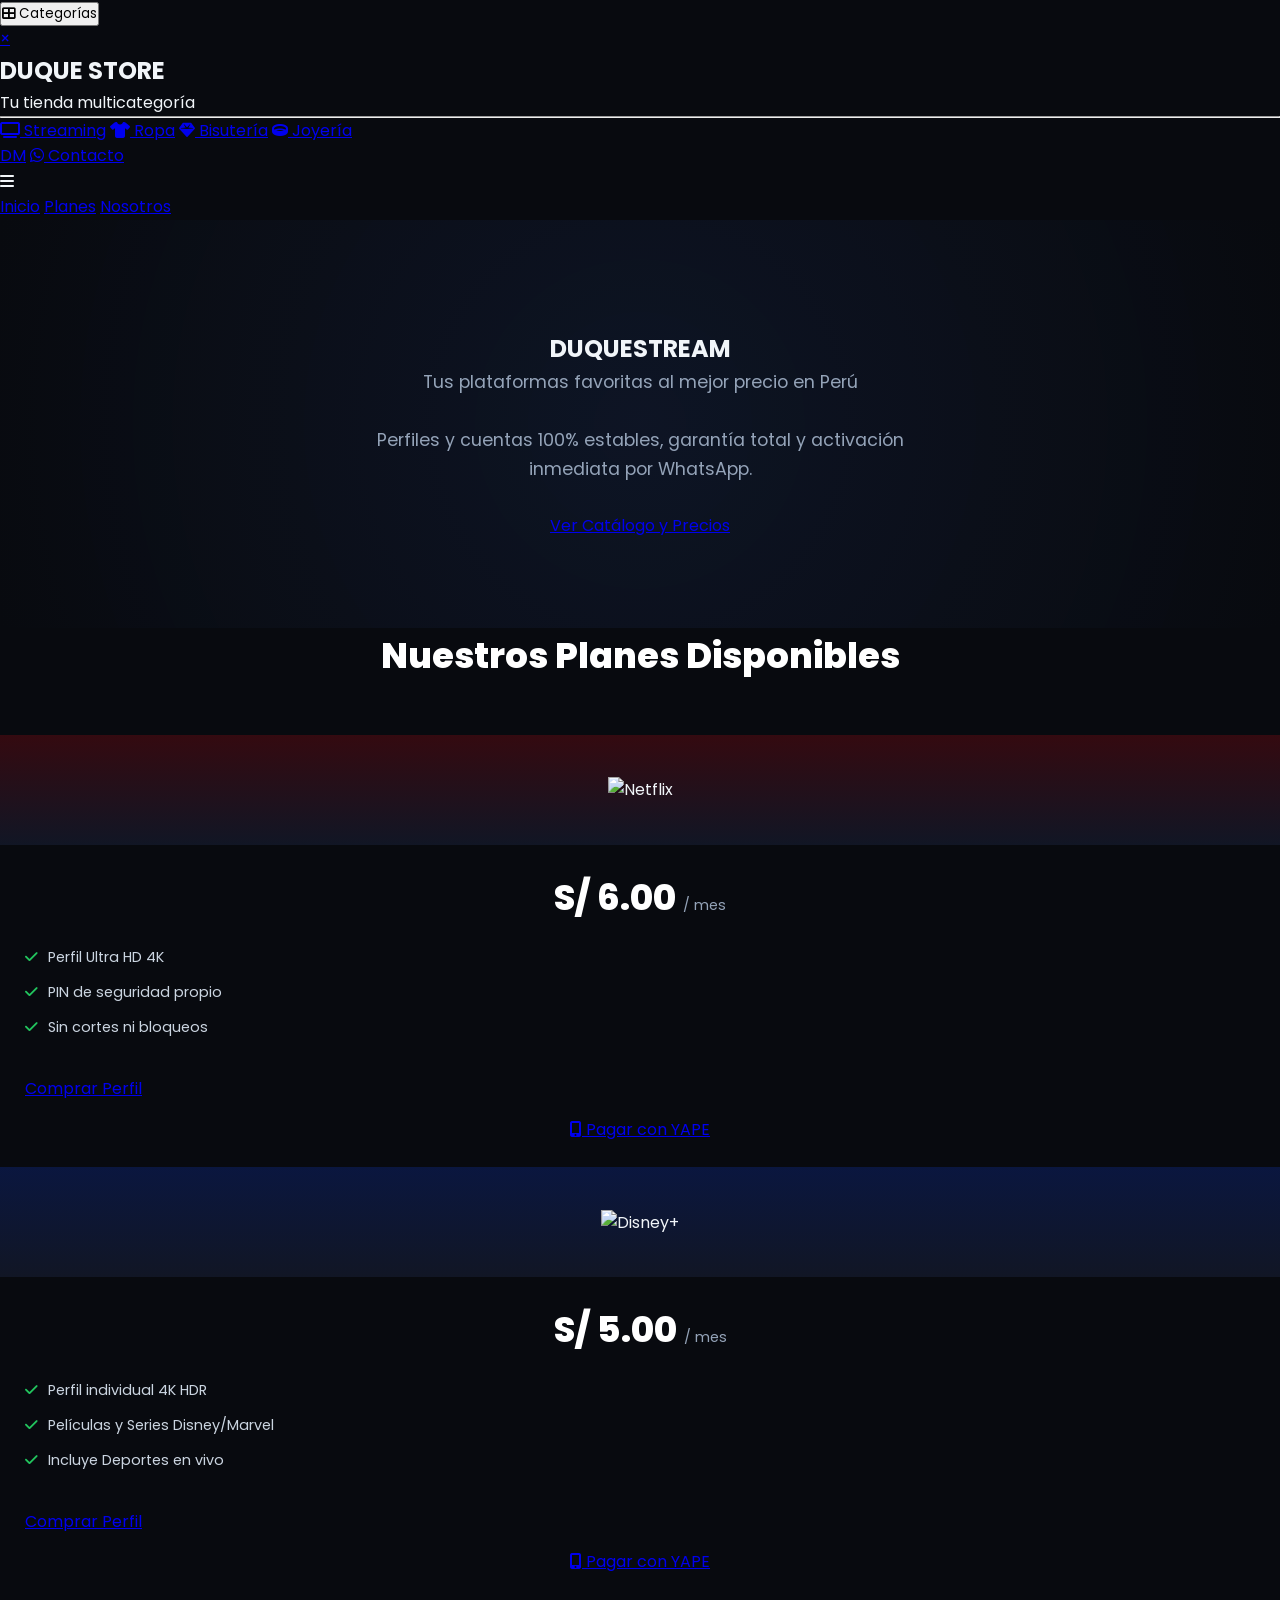
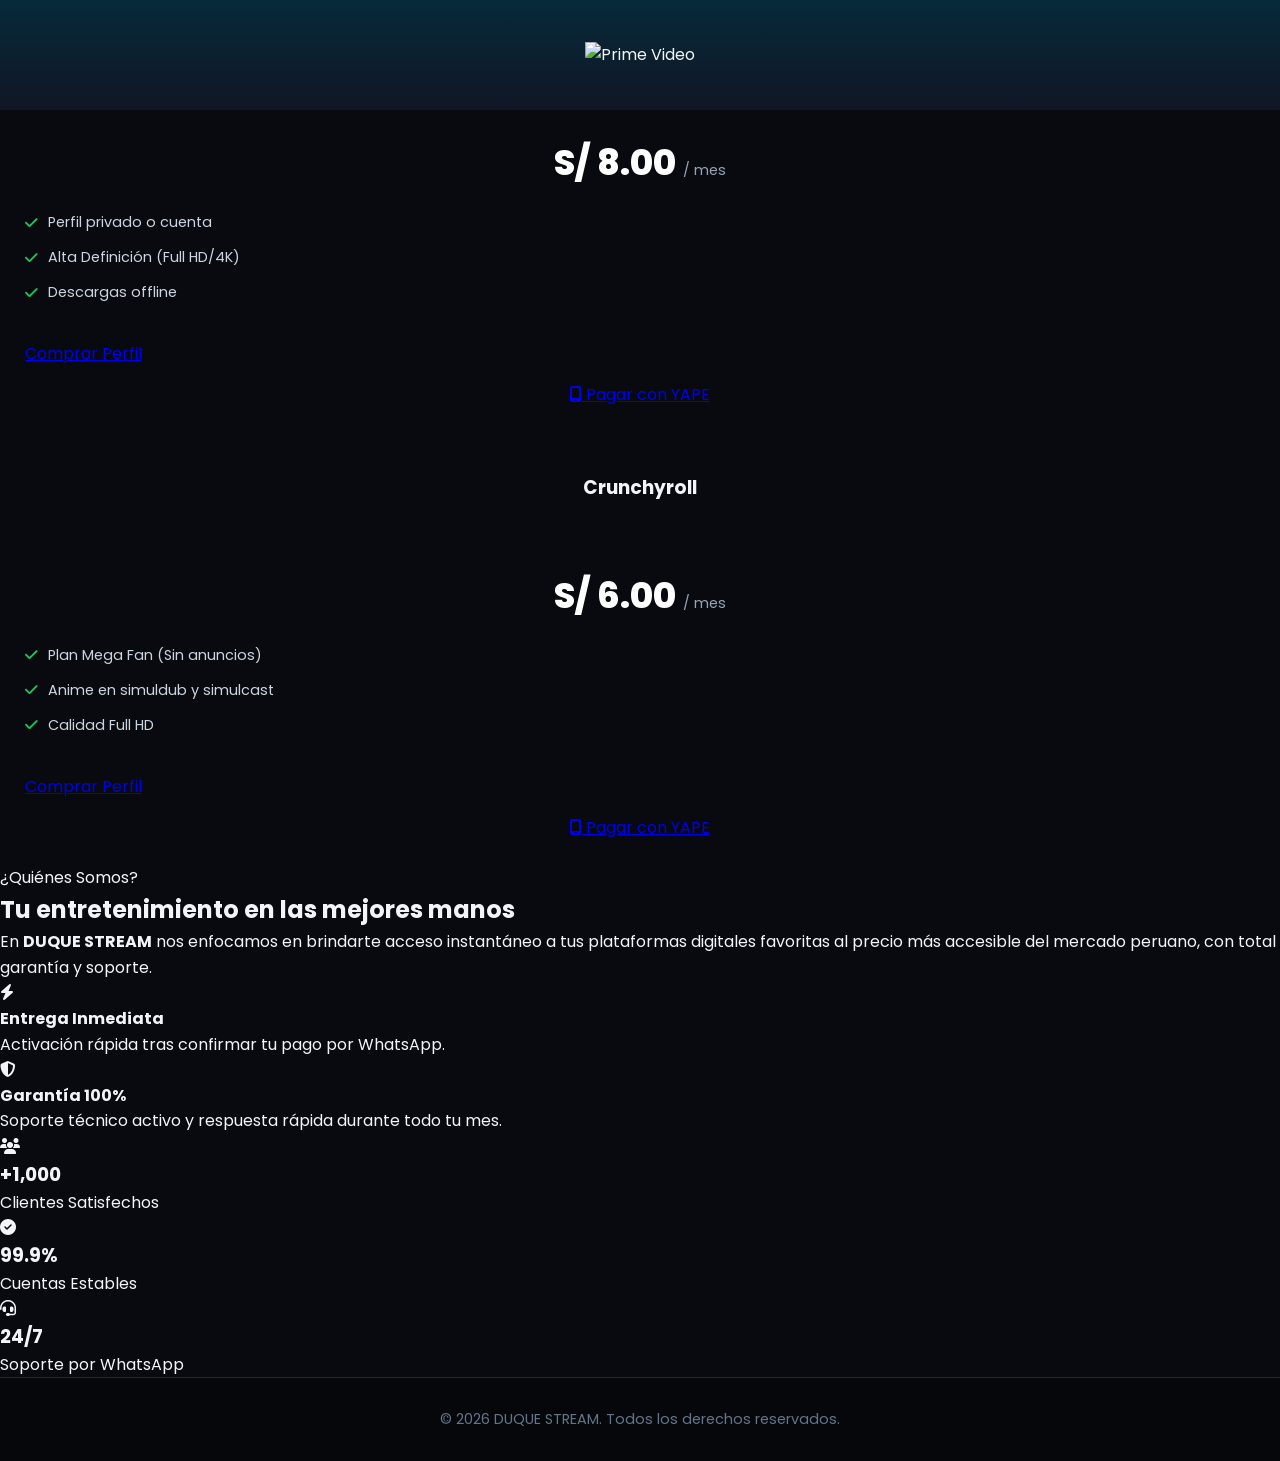
==== commit c8c38c2f: "Update index.html" ====
--- a/index.html
+++ b/index.html
@@ -1,155 +1,255 @@
-<!DOCTYPE html>
-<html lang="es">
-<head>
-    <meta charset="UTF-8">
-    <meta name="viewport" content="width=device-width, initial-scale=1.0">
-    <title>DUQUE STREAM - Cuentas y Perfiles Originales | Perú</title>
-    <!-- Enlace al CSS dentro de la carpeta css -->
-    <link rel="stylesheet" href="css/style.css">
-    <!-- Iconos FontAwesome -->
-    <link rel="stylesheet" href="https://cdnjs.cloudflare.com/ajax/libs/font-awesome/6.4.0/css/all.min.css">
-    <!-- Google Fonts -->
-    <link href="https://fonts.googleapis.com/css2?family=Poppins:wght@400;600;800;900&display=swap" rel="stylesheet">
-</head>
-<body>
-
-    <!-- CABECERA -->
-    <header class="header">
-        <div class="logo">
-            <h1 class="brand-title">DUQUE<span class="highlight">STREAM</span></h1>
-        </div>
-        <nav class="nav">
-            <a href="#inicio">Inicio</a>
-            <a href="#productos">Planes</a>
-            <a href="#beneficios">Garantía</a>
-            <a href="https://wa.me/51990516065?text=Hola%20DUQUE%20STREAM,%20deseo%20mas%20información%20sobre%20los%20perfiles%20y%20precios%20exactos" target="_blank" class="btn-whatsapp">
-                <i class="fab fa-whatsapp"></i> Contacto
-            </a>
-        </nav>
-    </header>
-
-    <!-- SECCIÓN PRINCIPAL (HERO) -->
-    <section id="inicio" class="hero">
-        <div class="hero-content">
-            <h1 class="hero-brand">DUQUE<span>STREAM</span></h1>
-            <h2>Tus plataformas favoritas al mejor precio en Perú</h2>
-            <p>Perfiles y cuentas 100% estables, garantía total y activación inmediata por WhatsApp.</p>
-            <a href="#productos" class="btn-primary">Ver Catálogo y Precios</a>
-        </div>
-    </section>
-
-    <!-- CATÁLOGO DE PRODUCTOS -->
-    <section id="productos" class="products">
-        <h2 class="section-title">Elige tu Plataforma</h2>
-        <div class="product-grid">
-
-            <!-- NETFLIX -->
-            <div class="card netflix-card">
-                <div class="card-header">
-                    <img src="https://upload.wikimedia.org/wikipedia/commons/0/08/Netflix_2015_logo.svg" alt="Netflix Logo" class="brand-img">
-                </div>
-                <div class="card-body">
-                    <p class="price">S/ 10.00 <span>/ mes</span></p>
-                    <ul>
-                        <li><i class="fa-solid fa-check"></i> Perfil Ultra HD 4K</li>
-                        <li><i class="fa-solid fa-check"></i> PIN de seguridad propio</li>
-                        <li><i class="fa-solid fa-check"></i> Sin cortes ni bloqueos</li>
-                    </ul>
-                    <a href="https://wa.me/51990516065?text=Hola%20DUQUE%20STREAM,%20deseo%20comprar%20un%20perfil%20de%20Netflix" class="btn-buy" target="_blank">Comprar Perfil</a>
-                    <div class="payment-methods">
-                        <span class="badge yape">Yape</span>
-                    </div>
-                </div>
-            </div>
-
-            <!-- DISNEY+ -->
-            <div class="card disney-card">
-                <div class="card-header">
-                    <img src="https://upload.wikimedia.org/wikipedia/commons/3/3e/Disney%2B_logo.svg" alt="Disney+ Logo" class="brand-img">
-                </div>
-                <div class="card-body">
-                    <p class="price">S/ 10.00 <span>/ mes</span></p>
-                    <ul>
-                        <li><i class="fa-solid fa-check"></i> Perfil individual 4K HDR</li>
-                        <li><i class="fa-solid fa-check"></i> Películas y Series Disney/Marvel</li>
-                        <li><i class="fa-solid fa-check"></i> Incluye Deportes en vivo</li>
-                    </ul>
-                    <a href="https://wa.me/51990516065?text=Hola%20DUQUE%20STREAM,%20deseo%20comprar%20un%20perfil%20de%20Disney+" class="btn-buy" target="_blank">Comprar Perfil</a>
-                    <div class="payment-methods">
-                        <span class="badge yape">Yape</span>
-                    </div>
-                </div>
-            </div>
-
-            <!-- AMAZON PRIME VIDEO -->
-            <div class="card amazon-card">
-                <div class="card-header">
-                    <img src="https://upload.wikimedia.org/wikipedia/commons/f/f1/Prime_Video.png" alt="Amazon Prime Video Logo" class="brand-img">
-                </div>
-                <div class="card-body">
-                    <p class="price">S/ 9.00 <span>/ mes</span></p>
-                    <ul>
-                        <li><i class="fa-solid fa-check"></i> Perfil privado o cuenta</li>
-                        <li><i class="fa-solid fa-check"></i> Alta Definición (Full HD/4K)</li>
-                        <li><i class="fa-solid fa-check"></i> Descargas offline</li>
-                    </ul>
-                    <a href="https://wa.me/51990516065?text=Hola%20DUQUE%20STREAM,%20deseo%20comprar%20Prime%20Video" class="btn-buy" target="_blank">Comprar Perfil</a>
-                    <div class="payment-methods">
-                        <span class="badge yape">Yape</span>
-                    </div>
-                </div>
-            </div>
-
-            <!-- CRUNCHYROLL -->
-            <div class="card crunchyroll-card">
-                <div class="card-header">
-                    <img src="https://upload.wikimedia.org/wikipedia/commons/0/08/Crunchyroll_Logo.png" alt="Crunchyroll Logo" class="brand-img crunchy-img">
-                </div>
-                <div class="card-body">
-                    <p class="price">S/ 8.00 <span>/ mes</span></p>
-                    <ul>
-                        <li><i class="fa-solid fa-check"></i> Plan Mega Fan (Sin anuncios)</li>
-                        <li><i class="fa-solid fa-check"></i> Anime en simuldub y simulcast</li>
-                        <li><i class="fa-solid fa-check"></i> Calidad Full HD</li>
-                    </ul>
-                    <a href="https://wa.me/51990516065?text=Hola%20DUQUE%20STREAM,%20deseo%20comprar%20Crunchyroll" class="btn-buy" target="_blank">Comprar Perfil</a>
-                    <div class="payment-methods">
-                        <span class="badge yape">Yape</span>
-                    </div>
-                </div>
-            </div>
-
-        </div>
-    </section>
-
-    <!-- BENEFICIOS -->
-    <section id="beneficios" class="benefits">
-        <h2 class="section-title">¿Por qué comprar en DUQUE STREAM?</h2>
-        <div class="benefits-grid">
-            <div class="benefit-item">
-                <i class="fa-solid fa-bolt"></i>
-                <h3>Entrega Inmediata</h3>
-                <p>Recibes los datos de tu cuenta por WhatsApp minutos después de tu pago por Yape.</p>
-            </div>
-            <div class="benefit-item">
-                <i class="fa-solid fa-shield-halved"></i>
-                <h3>Garantía el Mes Completo</h3>
-                <p>Soporte técnico directo ante cualquier consulta durante los 30 días de tu servicio.</p>
-            </div>
-            <div class="benefit-item">
-                <i class="fa-solid fa-mobile-screen-button"></i>
-                <h3>Pagos Rápidos</h3>
-                <p>Pagos sencillos y seguros directamente a través de Yape.</p>
-            </div>
-        </div>
-    </section>
-
-    <!-- PIE DE PÁGINA -->
-    <footer class="footer">
-        <p>&copy; 2026 DUQUE STREAM. Todos los derechos reservados.</p>
-    </footer>
-
-    <!-- Script de partículas dentro de la carpeta js -->
-    <script src="js/particles.js"></script>
-</body>
-</html>+<!DOCTYPE html>
+<html lang="es">
+<head>
+  <meta charset="UTF-8">
+  <meta name="viewport" content="width=device-width, initial-scale=1.0">
+  <title>DUQUE STREAM - Cuentas y Perfiles</title>
+  <!-- Google Fonts -->
+  <link href="https://fonts.googleapis.com/css2?family=Poppins:wght@400;600;800;900&display=swap" rel="stylesheet">
+  <!-- FontAwesome Icons -->
+  <link rel="stylesheet" href="https://cdnjs.cloudflare.com/ajax/libs/font-awesome/6.4.0/css/all.min.css">
+  <!-- Archivo CSS -->
+  <link rel="stylesheet" href="./css/style.css">
+</head>
+<body>
+
+  <!-- PARTÍCULAS BRILLANTES DE FONDO -->
+  <div id="particles-js" class="particles-container"></div>
+
+  <!-- BOTÓN FLOTANTE LATERAL PARA ABRIR MENÚ DE CATEGORÍAS -->
+  <button class="open-sidebar-btn" onclick="toggleSidebar()">
+    <i class="fas fa-th-large"></i> Categorías
+  </button>
+
+  <!-- PANEL LATERAL DESPLEGABLE (SIDEBAR DRAWER) -->
+  <aside id="mySidebar" class="sidebar-drawer">
+    <a href="javascript:void(0)" class="close-sidebar-btn" onclick="toggleSidebar()">&times;</a>
+    <div class="sidebar-header">
+      <h2>DUQUE STORE</h2>
+      <p>Tu tienda multicategoría</p>
+    </div>
+    <hr class="sidebar-divider">
+    <nav class="sidebar-links">
+      <a href="#productos" onclick="toggleSidebar()"><i class="fas fa-tv"></i> Streaming</a>
+      <a href="#ropa" onclick="toggleSidebar()"><i class="fas fa-tshirt"></i> Ropa</a>
+      <a href="#bisuteria" onclick="toggleSidebar()"><i class="fas fa-gem"></i> Bisutería</a>
+      <a href="#joyeria" onclick="toggleSidebar()"><i class="fas fa-ring"></i> Joyería</a>
+    </nav>
+  </aside>
+
+  <!-- CAPA DE SOMBRA (OVERLAY) AL ABRIR EL SIDEBAR -->
+  <div id="sidebarOverlay" class="sidebar-overlay" onclick="toggleSidebar()"></div>
+
+  <!-- CABECERA MÓVIL -->
+  <header class="navbar-mobile">
+    <div class="brand-left">
+      <a href="#inicio" class="logo-dm">D<span>M</span></a>
+      <a href="https://wa.me/51920644117?text=Hola,%20deseo%20información%20sobre%20las%20cuentas%20de%20streaming" class="btn-contacto-top" target="_blank">
+        <i class="fab fa-whatsapp"></i> Contacto
+      </a>
+    </div>
+
+    <div class="menu-hamburguesa" onclick="toggleMenu()">
+      <i class="fas fa-bars"></i>
+    </div>
+
+    <nav class="nav-menu" id="navMenu">
+      <a href="#inicio" onclick="toggleMenu()">Inicio</a>
+      <a href="#productos" onclick="toggleMenu()">Planes</a>
+      <a href="#nosotros" onclick="toggleMenu()">Nosotros</a>
+    </nav>
+  </header>
+
+  <!-- SECCIÓN HERO -->
+  <section class="hero" id="inicio">
+    <div class="hero-content">
+      <h1>DUQUE<span>STREAM</span></h1>
+      <p class="hero-subtitle">Tus plataformas favoritas al mejor precio en Perú</p>
+      <p class="hero-desc">Perfiles y cuentas 100% estables, garantía total y activación inmediata por WhatsApp.</p>
+      <a href="#productos" class="btn-main">Ver Catálogo y Precios</a>
+    </div>
+  </section>
+
+  <!-- SECCIÓN PRODUCTOS / PLANES -->
+  <section class="products-section" id="productos">
+    <h2 class="section-title">Nuestros Planes Disponibles</h2>
+    <div class="products-grid">
+
+      <!-- NETFLIX -->
+      <div class="card-product netflix-card">
+        <div class="card-header">
+          <img src="https://upload.wikimedia.org/wikipedia/commons/0/08/Netflix_2015_logo.svg" alt="Netflix" class="logo-img">
+        </div>
+        <div class="card-body">
+          <p class="price">S/ 6.00 <span>/ mes</span></p>
+          <ul>
+            <li><i class="fas fa-check"></i> Perfil Ultra HD 4K</li>
+            <li><i class="fas fa-check"></i> PIN de seguridad propio</li>
+            <li><i class="fas fa-check"></i> Sin cortes ni bloqueos</li>
+          </ul>
+          <a href="https://wa.me/51920644117?text=Hola,%20deseo%20comprar%20Netflix" class="btn-card btn-netflix" target="_blank">Comprar Perfil</a>
+          <div class="payment-methods">
+            <a href="https://wa.me/51920644117?text=Hola,%20deseo%20pagar%20por%20YAPE%20mi%20perfil%20de%20Netflix" class="badge-yape" target="_blank">
+              <i class="fas fa-mobile-alt"></i> Pagar con YAPE
+            </a>
+          </div>
+        </div>
+      </div>
+
+      <!-- DISNEY+ -->
+      <div class="card-product disney-card">
+        <div class="card-header">
+          <img src="https://upload.wikimedia.org/wikipedia/commons/3/3e/Disney%2B_logo.svg" alt="Disney+" class="logo-img logo-bright">
+        </div>
+        <div class="card-body">
+          <p class="price">S/ 5.00 <span>/ mes</span></p>
+          <ul>
+            <li><i class="fas fa-check"></i> Perfil individual 4K HDR</li>
+            <li><i class="fas fa-check"></i> Películas y Series Disney/Marvel</li>
+            <li><i class="fas fa-check"></i> Incluye Deportes en vivo</li>
+          </ul>
+          <a href="https://wa.me/51920644117?text=Hola,%20deseo%20comprar%20Disney" class="btn-card btn-disney" target="_blank">Comprar Perfil</a>
+          <div class="payment-methods">
+            <a href="https://wa.me/51920644117?text=Hola,%20deseo%20pagar%20por%20YAPE%20mi%20perfil%20de%20Disney" class="badge-yape" target="_blank">
+              <i class="fas fa-mobile-alt"></i> Pagar con YAPE
+            </a>
+          </div>
+        </div>
+      </div>
+
+      <!-- PRIME VIDEO -->
+      <div class="card-product amazon-card">
+        <div class="card-header">
+          <img src="https://upload.wikimedia.org/wikipedia/commons/f/f1/Prime_Video.png" alt="Prime Video" class="logo-img logo-bright">
+        </div>
+        <div class="card-body">
+          <p class="price">S/ 8.00 <span>/ mes</span></p>
+          <ul>
+            <li><i class="fas fa-check"></i> Perfil privado o cuenta</li>
+            <li><i class="fas fa-check"></i> Alta Definición (Full HD/4K)</li>
+            <li><i class="fas fa-check"></i> Descargas offline</li>
+          </ul>
+          <a href="https://wa.me/51920644117?text=Hola,%20deseo%20comprar%20Amazon" class="btn-card btn-amazon" target="_blank">Comprar Perfil</a>
+          <div class="payment-methods">
+            <a href="https://wa.me/51920644117?text=Hola,%20deseo%20pagar%20por%20YAPE%20mi%20perfil%20de%20Amazon%20Prime" class="badge-yape" target="_blank">
+              <i class="fas fa-mobile-alt"></i> Pagar con YAPE
+            </a>
+          </div>
+        </div>
+      </div>
+
+      <!-- CRUNCHYROLL -->
+      <div class="card-product crunchy-card">
+        <div class="card-header">
+          <h3 class="title-crunchyroll">Crunchyroll</h3>
+        </div>
+        <div class="card-body">
+          <p class="price">S/ 6.00 <span>/ mes</span></p>
+          <ul>
+            <li><i class="fas fa-check"></i> Plan Mega Fan (Sin anuncios)</li>
+            <li><i class="fas fa-check"></i> Anime en simuldub y simulcast</li>
+            <li><i class="fas fa-check"></i> Calidad Full HD</li>
+          </ul>
+          <a href="https://wa.me/51920644117?text=Hola,%20deseo%20comprar%20Crunchyroll" class="btn-card btn-crunchy" target="_blank">Comprar Perfil</a>
+          <div class="payment-methods">
+            <a href="https://wa.me/51920644117?text=Hola,%20deseo%20pagar%20por%20YAPE%20mi%20perfil%20de%20Crunchyroll" class="badge-yape" target="_blank">
+              <i class="fas fa-mobile-alt"></i> Pagar con YAPE
+            </a>
+          </div>
+        </div>
+      </div>
+
+    </div> <!-- Cierre correcto de products-grid -->
+  </section>
+
+  <!-- SECCIÓN NOSOTROS -->
+  <section class="nosotros-section" id="nosotros">
+    <div class="nosotros-container">
+      <div class="nosotros-header">
+        <span class="badge-nosotros">¿Quiénes Somos?</span>
+        <h2>Tu entretenimiento en las mejores manos</h2>
+        <p class="nosotros-desc">
+          En <strong>DUQUE STREAM</strong> nos enfocamos en brindarte acceso instantáneo a tus plataformas digitales favoritas al precio más accesible del mercado peruano, con total garantía y soporte.
+        </p>
+      </div>
+
+      <!-- CUADRICULA FLEXIBLE DE 5 TARJETAS COMPACTAS -->
+      <div class="nosotros-flex-grid">
+        <div class="punto-card">
+          <div class="icon-box"><i class="fas fa-bolt"></i></div>
+          <h4>Entrega Inmediata</h4>
+          <p>Activación rápida tras confirmar tu pago por WhatsApp.</p>
+        </div>
+
+        <div class="punto-card">
+          <div class="icon-box"><i class="fas fa-shield-alt"></i></div>
+          <h4>Garantía 100%</h4>
+          <p>Soporte técnico activo y respuesta rápida durante todo tu mes.</p>
+        </div>
+
+        <div class="punto-card">
+          <div class="icon-box"><i class="fas fa-users"></i></div>
+          <h3>+1,000</h3>
+          <p>Clientes Satisfechos</p>
+        </div>
+
+        <div class="punto-card">
+          <div class="icon-box"><i class="fas fa-check-circle"></i></div>
+          <h3>99.9%</h3>
+          <p>Cuentas Estables</p>
+        </div>
+
+        <div class="punto-card">
+          <div class="icon-box"><i class="fas fa-headset"></i></div>
+          <h3>24/7</h3>
+          <p>Soporte por WhatsApp</p>
+        </div>
+      </div>
+
+    </div>
+  </section>
+
+  <!-- PIE DE PÁGINA -->
+  <footer class="footer">
+    <p>&copy; 2026 DUQUE STREAM. Todos los derechos reservados.</p>
+  </footer>
+
+  <!-- LIBRERÍAS DE JS -->
+  <script src="https://cdn.jsdelivr.net/particles.js/2.0.0/particles.min.js"></script>
+  <script src="https://cdn.jsdelivr.net/npm/@supabase/supabase-js@2"></script>
+  <script src="./database/app.js"></script>
+
+  <!-- SCRIPTS DE FUNCIONALIDAD -->
+  <script>
+    // Menú hamburguesa superior
+    function toggleMenu() {
+      const menu = document.getElementById('navMenu');
+      menu.classList.toggle('active');
+    }
+
+    // Menú lateral desplegable (Sidebar Drawer)
+    function toggleSidebar() {
+      const sidebar = document.getElementById('mySidebar');
+      const overlay = document.getElementById('sidebarOverlay');
+      
+      sidebar.classList.toggle('active');
+      overlay.classList.toggle('active');
+    }
+
+    // Fondo de Partículas
+    particlesJS("particles-js", {
+      "particles": {
+        "number": { "value": 80, "density": { "enable": true, "value_area": 800 } },
+        "color": { "value": "#00f2fe" },
+        "shape": { "type": "circle" },
+        "opacity": { "value": 0.6, "random": true },
+        "size": { "value": 3, "random": true },
+        "line_linked": { "enable": false },
+        "move": { "enable": true, "speed": 1.5, "direction": "top", "random": true, "straight": false, "out_mode": "out" }
+      },
+      "interactivity": { "events": { "onhover": { "enable": false } } },
+      "retina_detect": true
+    });
+  </script>
+</body>
+</html>
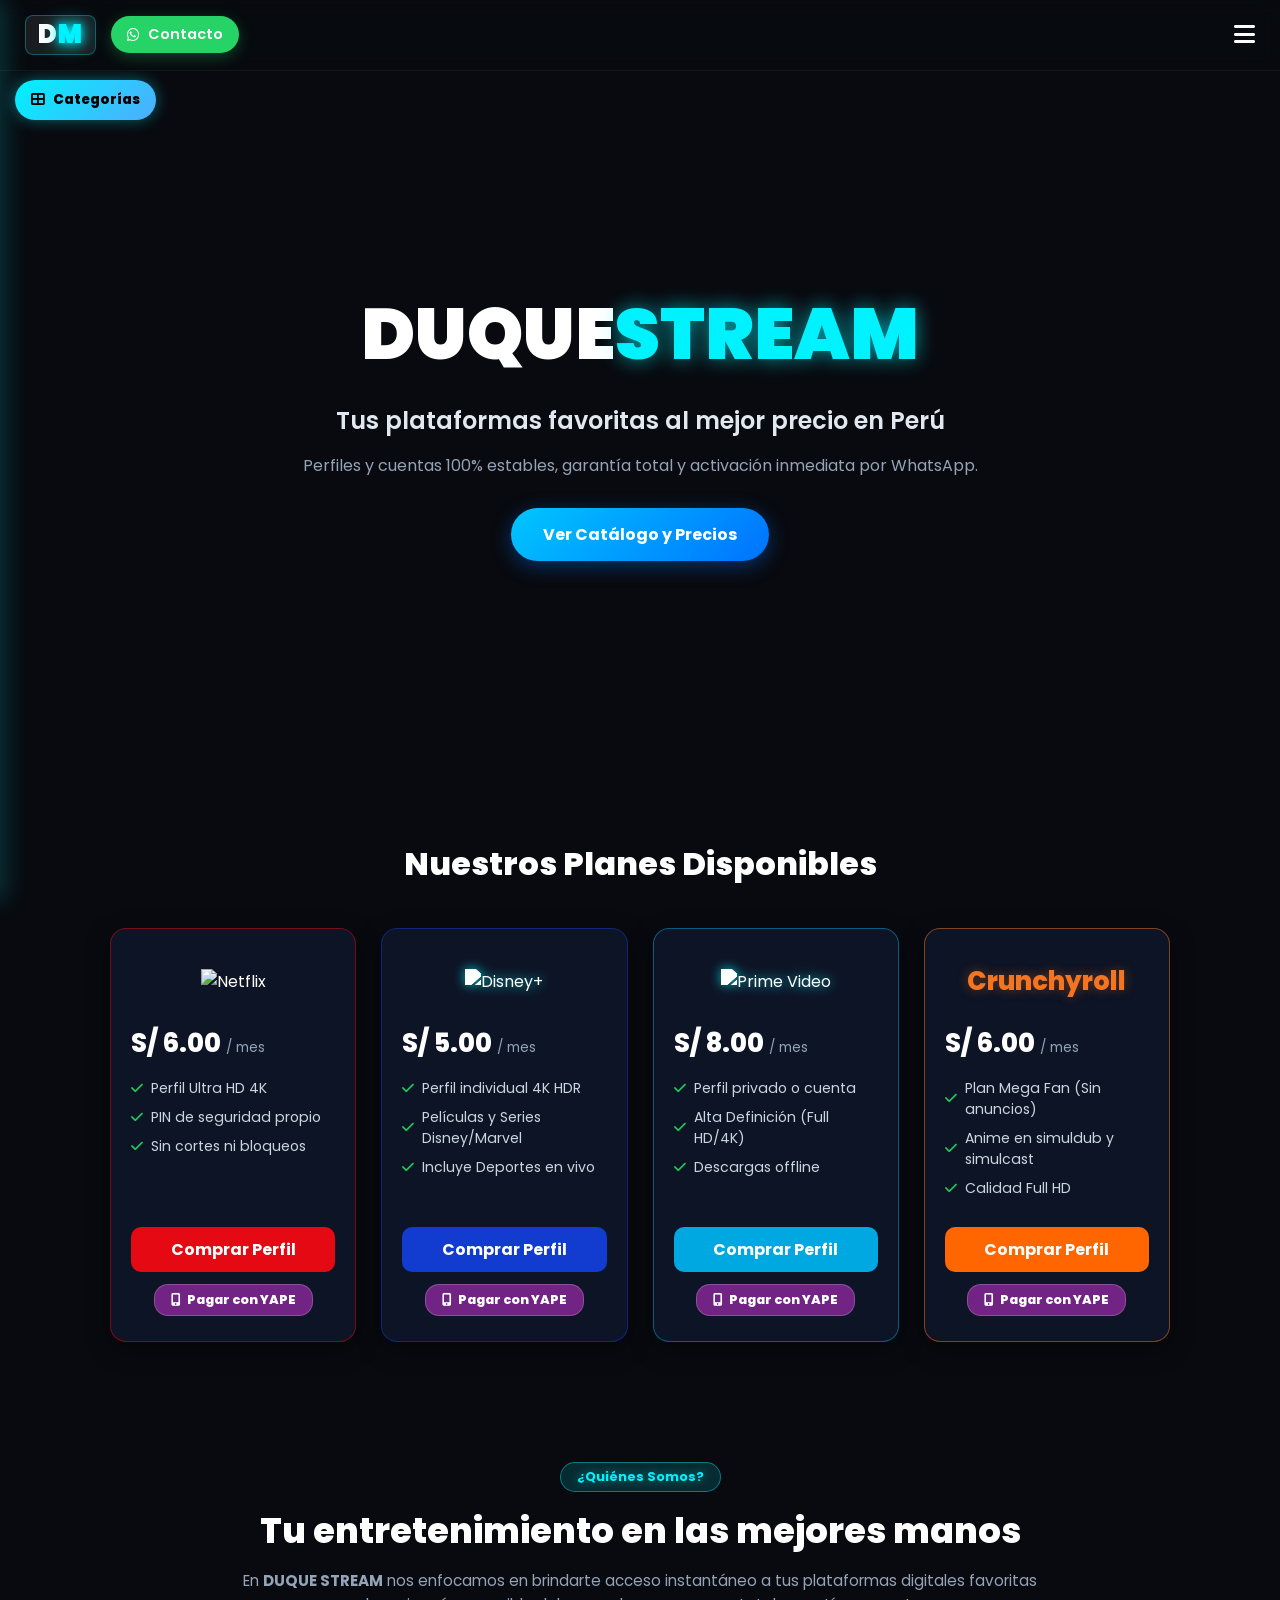
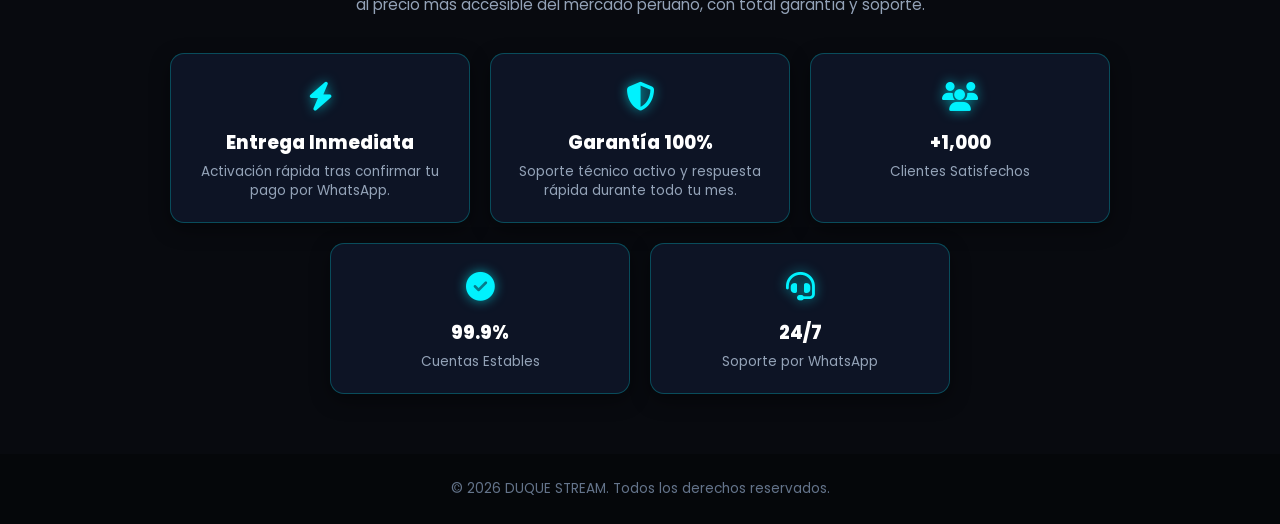
==== commit 0618d145: "Update index.html" ====
--- a/index.html
+++ b/index.html
@@ -33,7 +33,7 @@
       <a href="#productos" onclick="toggleSidebar()"><i class="fas fa-tv"></i> Streaming</a>
       <a href="#ropa" onclick="toggleSidebar()"><i class="fas fa-tshirt"></i> Ropa</a>
       <a href="#bisuteria" onclick="toggleSidebar()"><i class="fas fa-gem"></i> Bisutería</a>
-      <a href="#joyeria" onclick="toggleSidebar()"><i class="fas fa-ring"></i> Joyería</a>
+      <a href="#perfumes" onclick="toggleSidebar()"><i class="fas fa-spray-can-sparkles"></i> Perfumes Árabes</a>
     </nav>
   </aside>
 
--- a/css/style.css
+++ b/css/style.css
@@ -1,211 +1,574 @@
-/* RESET Y FUENTES */
-* {
-    margin: 0;
-    padding: 0;
-    box-sizing: border-box;
-    font-family: 'Poppins', sans-serif;
-}
-
-body {
-    background-color: #080a0f;
-    color: #f1f5f9;
-    line-height: 1.6;
-    overflow-x: hidden;
-    position: relative;
-}
-
-/* EFECTO DE PARTÍCULAS EN EL FONDO */
-#particles-container {
-    position: fixed;
-    top: 0;
-    left: 0;
-    width: 100vw;
-    height: 100vh;
-    pointer-events: none;
-    z-index: 0;
-    overflow: hidden;
-}
-
-.particle {
-    position: absolute;
-    background: radial-gradient(circle, rgba(56, 189, 248, 0.9) 0%, rgba(0, 198, 255, 0.2) 70%, transparent 100%);
-    border-radius: 50%;
-    box-shadow: 0 0 10px rgba(56, 189, 248, 0.8);
-    animation: floatParticle linear infinite;
-}
-
-@keyframes floatParticle {
-    0% { transform: translateY(0) translateX(0); opacity: 0; }
-    10% { opacity: 0.8; }
-    90% { opacity: 0.8; }
-    100% { transform: translateY(-100vh) translateX(50px); opacity: 0; }
-}
-
-/* MARCA Y LOGO LLAMATIVO */
-.brand-title, .hero-brand {
-    font-weight: 900;
-    letter-spacing: 2px;
-    text-transform: uppercase;
-    color: #ffffff;
-    text-shadow: 0 0 10px rgba(255, 255, 255, 0.2);
-}
-
-.brand-title { font-size: 1.6rem; }
-
-.brand-title .highlight, .hero-brand span {
-    background: linear-gradient(135deg, #00f2fe 0%, #4facfe 50%, #00c6ff 100%);
-    -webkit-background-clip: text;
-    -webkit-text-fill-color: transparent;
-    filter: drop-shadow(0 0 12px rgba(79, 172, 254, 0.8));
-}
-
-.hero-brand { font-size: 3.5rem; margin-bottom: 10px; line-height: 1.1; }
-
-/* CABECERA */
-.header {
-    background-color: rgba(12, 16, 26, 0.95);
-    backdrop-filter: blur(10px);
-    display: flex;
-    justify-content: space-between;
-    align-items: center;
-    padding: 18px 8%;
-    border-bottom: 1px solid #1e293b;
-    position: sticky;
-    top: 0;
-    z-index: 1000;
-}
-
-.nav { display: flex; align-items: center; gap: 25px; }
-.nav a { text-decoration: none; color: #94a3b8; font-weight: 600; transition: color 0.3s; }
-.nav a:hover { color: #00f2fe; }
-
-/* BOTÓN WHATSAPP */
-.btn-whatsapp {
-    background: linear-gradient(135deg, #25d366, #128c7e);
-    color: white !important;
-    padding: 12px 24px;
-    border-radius: 30px;
-    font-weight: 700;
-    display: inline-flex;
-    align-items: center;
-    justify-content: center;
-    gap: 8px;
-    box-shadow: 0 4px 15px rgba(37, 211, 102, 0.3);
-    transition: transform 0.25s cubic-bezier(0.4, 0, 0.2, 1), box-shadow 0.25s ease, filter 0.25s ease;
-}
-.btn-whatsapp:hover { transform: translateY(-3px) scale(1.04); box-shadow: 0 8px 25px rgba(37, 211, 102, 0.6); filter: brightness(1.1); }
-.btn-whatsapp:active { transform: translateY(-1px) scale(0.98); }
-
-/* HERO SECTION */
-.hero {
-    background: radial-gradient(circle at center, rgba(15, 23, 42, 0.8) 0%, rgba(8, 10, 15, 1) 100%),
-                url('https://images.unsplash.com/photo-1574375927938-d5a98e8ffe85?q=80&w=1920&auto=format&fit=crop') no-repeat center center/cover;
-    padding: 110px 8% 90px;
-    text-align: center;
-    position: relative;
-    z-index: 1;
-}
-
-.hero-content h2 { font-size: 1.8rem; color: #e2e8f0; max-width: 800px; margin: 0 auto 15px; font-weight: 700; }
-.hero-content p { font-size: 1.1rem; color: #94a3b8; max-width: 600px; margin: 0 auto 30px; }
-
-.btn-primary {
-    background: linear-gradient(135deg, #00c6ff, #0072ff);
-    color: #ffffff;
-    padding: 14px 35px;
-    border-radius: 30px;
-    font-weight: 800;
-    text-decoration: none;
-    display: inline-block;
-    box-shadow: 0 4px 20px rgba(0, 198, 255, 0.4);
-    transition: transform 0.25s cubic-bezier(0.4, 0, 0.2, 1), box-shadow 0.25s ease, filter 0.25s ease;
-}
-.btn-primary:hover { transform: translateY(-4px) scale(1.05); box-shadow: 0 10px 30px rgba(0, 198, 255, 0.7); filter: brightness(1.1); }
-.btn-primary:active { transform: translateY(-1px) scale(0.98); }
-
-/* PRODUCTOS */
-.products { padding: 80px 8%; position: relative; z-index: 1; }
-.section-title { text-align: center; font-size: 2.2rem; font-weight: 800; margin-bottom: 50px; color: #ffffff; }
-.product-grid { display: grid; grid-template-columns: repeat(auto-fit, minmax(240px, 1fr)); gap: 30px; }
-
-.card {
-    background-color: #111625;
-    border-radius: 16px;
-    overflow: hidden;
-    transition: transform 0.3s, box-shadow 0.3s;
-    border: 2px solid transparent;
-    display: flex;
-    flex-direction: column;
-    height: 100%;
-}
-.card:hover { transform: translateY(-8px); }
-
-.card-header { padding: 25px 20px; text-align: center; display: flex; align-items: center; justify-content: center; height: 110px; }
-.brand-img { max-width: 150px; max-height: 55px; width: auto; height: auto; object-fit: contain; }
-.crunchy-img { max-width: 170px; max-height: 50px; }
-
-.card-body { padding: 25px; display: flex; flex-direction: column; flex-grow: 1; }
-.price { font-size: 2.2rem; font-weight: 800; color: #ffffff; text-align: center; margin-bottom: 20px; }
-.price span { font-size: 0.9rem; color: #94a3b8; font-weight: normal; }
-
-.card-body ul { list-style: none; margin-bottom: 25px; flex-grow: 1; }
-.card-body ul li { font-size: 0.9rem; color: #cbd5e1; margin-bottom: 12px; display: flex; align-items: center; gap: 10px; }
-.card-body ul li i { color: #22c55e; }
-
-.btn-buy {
-    display: flex;
-    align-items: center;
-    justify-content: center;
-    width: 100%;
-    height: 48px;
-    color: white;
-    border-radius: 10px;
-    text-decoration: none;
-    font-weight: 700;
-    font-size: 0.95rem;
-    transition: transform 0.25s cubic-bezier(0.4, 0, 0.2, 1), box-shadow 0.25s ease, filter 0.25s ease;
-    cursor: pointer;
-    margin-top: auto;
-}
-.btn-buy:hover { transform: translateY(-4px) scale(1.05); filter: brightness(1.15); }
-.btn-buy:active { transform: translateY(-1px) scale(0.98); }
-
-/* ESTILOS ESPECÍFICOS DE TARJETAS */
-.netflix-card { border-color: rgba(229, 9, 20, 0.3); }
-.netflix-card:hover { box-shadow: 0 10px 30px rgba(229, 9, 20, 0.35); border-color: #e50914; }
-.netflix-card .card-header { background: linear-gradient(180deg, rgba(229, 9, 20, 0.2) 0%, rgba(17, 22, 37, 1) 100%); }
-.netflix-card .btn-buy { background-color: #e50914; box-shadow: 0 4px 15px rgba(229, 9, 20, 0.3); }
-.netflix-card .btn-buy:hover { box-shadow: 0 8px 25px rgba(229, 9, 20, 0.7); }
-
-.disney-card { border-color: rgba(17, 60, 207, 0.3); }
-.disney-card:hover { box-shadow: 0 10px 30px rgba(30, 144, 255, 0.35); border-color: #1e90ff; }
-.disney-card .card-header { background: linear-gradient(180deg, rgba(17, 60, 207, 0.25) 0%, rgba(17, 22, 37, 1) 100%); }
-.disney-card .btn-buy { background-color: #113ccf; box-shadow: 0 4px 15px rgba(17, 60, 207, 0.3); }
-.disney-card .btn-buy:hover { box-shadow: 0 8px 25px rgba(30, 144, 255, 0.7); }
-
-.amazon-card { border-color: rgba(0, 168, 225, 0.3); }
-.amazon-card:hover { box-shadow: 0 10px 30px rgba(0, 168, 225, 0.35); border-color: #00a8e1; }
-.amazon-card .card-header { background: linear-gradient(180deg, rgba(0, 168, 225, 0.2) 0%, rgba(17, 22, 37, 1) 100%); }
-.amazon-card .btn-buy { background-color: #00a8e1; color: #000000; font-weight: 800; box-shadow: 0 4px 15px rgba(0, 168, 225, 0.3); }
-.amazon-card .btn-buy:hover { box-shadow: 0 8px 25px rgba(0, 168, 225, 0.7); color: #000000; }
-
-.crunchyroll-card { border-color: rgba(255, 103, 0, 0.3); }
-.crunchyroll-card:hover { box-shadow: 0 10px 30px rgba(255, 103, 0, 0.35); border-color: #ff6700; }
-.crunchyroll-card .card-header { background: linear-gradient(180deg, rgba(255, 103, 0, 0.2) 0%, rgba(17, 22, 37, 1) 100%); }
-.crunchyroll-card .btn-buy { background-color: #ff6700; box-shadow: 0 4px 15px rgba(255, 103, 0, 0.3); }
-.crunchyroll-card .btn-buy:hover { box-shadow: 0 8px 25px rgba(255, 103, 0, 0.7); }
-
-/* YAPE BADGE */
-.payment-methods { display: flex; justify-content: center; margin-top: 15px; }
-.badge { font-size: 0.75rem; font-weight: 800; padding: 4px 12px; border-radius: 6px; text-transform: uppercase; letter-spacing: 0.5px; }
-.yape { background-color: #742284; color: #ffffff; box-shadow: 0 2px 8px rgba(116, 34, 132, 0.4); }
-
-/* BENEFICIOS Y FOOTER */
-.benefits { background-color: #0f1420; padding: 80px 8%; border-top: 1px solid #1e293b; position: relative; z-index: 1; }
-.benefits-grid { display: grid; grid-template-columns: repeat(auto-fit, minmax(260px, 1fr)); gap: 30px; }
-.benefit-item { text-align: center; padding: 25px; background-color: #161c2e; border-radius: 12px; border: 1px solid #1e293b; }
-.benefit-item i { font-size: 2.5rem; color: #00f2fe; margin-bottom: 15px; }
-.benefit-item h3 { font-size: 1.2rem; margin-bottom: 10px; color: #ffffff; }
-.benefit-item p { color: #94a3b8; font-size: 0.9rem; }
-
-.footer { text-align: center; padding: 30px; background-color: #05070a; color: #64748b; font-size: 0.9rem; border-top: 1px solid #1e293b; position: relative; z-index: 1; }+/* --- ESTILOS GENERALES Y RESET --- */
+* {
+  margin: 0;
+  padding: 0;
+  box-sizing: border-box !important;
+  font-family: 'Poppins', sans-serif;
+  scroll-behavior: smooth;
+}
+
+body {
+  background-color: #080a0f !important;
+  color: #ffffff !important;
+  position: relative;
+  overflow-x: hidden;
+}
+
+/* FONDOS CON PARTÍCULAS BRILLANTES */
+.particles-container {
+  position: fixed !important;
+  top: 0;
+  left: 0;
+  width: 100vw;
+  height: 100vh;
+  z-index: 0;
+  pointer-events: none;
+}
+
+/* CABECERA MÓVIL Y LOGO DM */
+.navbar-mobile {
+  display: flex !important;
+  justify-content: space-between !important;
+  align-items: center !important;
+  padding: 15px 25px !important;
+  width: 100% !important;
+  position: fixed;
+  top: 0;
+  left: 0;
+  background: rgba(8, 10, 15, 0.9);
+  backdrop-filter: blur(10px);
+  z-index: 1000;
+  border-bottom: 1px solid rgba(255, 255, 255, 0.05);
+}
+
+.brand-left {
+  display: flex !important;
+  align-items: center !important;
+  gap: 15px !important;
+}
+
+.logo-dm {
+  font-size: 1.6rem !important;
+  font-weight: 900 !important;
+  text-decoration: none !important;
+  color: #ffffff !important;
+  letter-spacing: 1px !important;
+  padding: 6px 12px !important;
+  border-radius: 8px !important;
+  background: rgba(255, 255, 255, 0.08) !important;
+  border: 1px solid rgba(0, 242, 254, 0.3) !important;
+  display: inline-flex !important;
+  align-items: center !important;
+  line-height: 1 !important;
+}
+
+.logo-dm span {
+  color: #00f2fe !important;
+  text-shadow: 0 0 10px #00f2fe, 0 0 20px #00f2fe !important;
+}
+
+.btn-contacto-top {
+  background: #25d366;
+  color: #ffffff;
+  padding: 8px 16px;
+  border-radius: 20px;
+  text-decoration: none;
+  font-weight: 600;
+  font-size: 0.9rem;
+  display: flex;
+  align-items: center;
+  gap: 8px;
+  box-shadow: 0 4px 15px rgba(37, 211, 102, 0.3);
+}
+
+.menu-hamburguesa {
+  font-size: 1.5rem;
+  color: #ffffff;
+  cursor: pointer;
+}
+
+.nav-menu {
+  position: absolute;
+  top: 100%;
+  left: 0;
+  width: 100%;
+  background: rgba(8, 10, 15, 0.95);
+  backdrop-filter: blur(15px);
+  display: flex;
+  flex-direction: column;
+  align-items: center;
+  gap: 20px;
+  padding: 25px 0;
+  border-bottom: 1px solid rgba(255, 255, 255, 0.1);
+  clip-path: polygon(0 0, 100% 0, 100% 0, 0 0);
+  transition: clip-path 0.4s ease-in-out;
+}
+
+.nav-menu.active {
+  clip-path: polygon(0 0, 100% 0, 100% 100%, 0 100%);
+}
+
+.nav-menu a {
+  color: #ffffff;
+  text-decoration: none;
+  font-size: 1.1rem;
+  font-weight: 600;
+}
+
+/* SECCIÓN HERO */
+.hero {
+  position: relative;
+  height: 80vh;
+  display: flex;
+  align-items: center;
+  justify-content: center;
+  text-align: center;
+  padding: 0 20px;
+  margin-top: 60px;
+  z-index: 2;
+}
+
+.hero-content h1 {
+  font-size: clamp(2.5rem, 6vw, 4.5rem);
+  font-weight: 900;
+  color: #ffffff;
+  margin-bottom: 15px;
+}
+
+.hero-content h1 span {
+  color: #00f2fe;
+  text-shadow: 0 0 20px rgba(0, 242, 254, 0.6);
+}
+
+.hero-subtitle {
+  font-size: clamp(1.1rem, 2.5vw, 1.5rem);
+  color: #e2e8f0;
+  margin-bottom: 15px;
+  font-weight: 600;
+}
+
+.hero-desc {
+  color: #94a3b8;
+  font-size: 1rem;
+  margin-bottom: 30px;
+}
+
+.btn-main {
+  background: linear-gradient(135deg, #00c6ff, #0072ff);
+  color: #ffffff;
+  padding: 14px 32px;
+  border-radius: 30px;
+  text-decoration: none;
+  font-weight: 700;
+  font-size: 1rem;
+  box-shadow: 0 5px 20px rgba(0, 114, 255, 0.4);
+  display: inline-block;
+}
+
+/* SECCIÓN PRODUCTOS Y TARJETAS */
+.products-section {
+  padding: 60px 20px;
+  max-width: 1100px;
+  margin: 0 auto;
+  position: relative;
+  z-index: 2;
+}
+
+.section-title {
+  text-align: center;
+  font-size: 2rem;
+  font-weight: 800;
+  color: #ffffff;
+  margin-bottom: 40px;
+}
+
+.products-grid {
+  display: grid;
+  grid-template-columns: repeat(auto-fit, minmax(230px, 1fr));
+  gap: 25px;
+  align-items: stretch;
+}
+
+.card-product {
+  background: rgba(15, 23, 42, 0.85);
+  border-radius: 16px;
+  padding: 25px 20px;
+  text-align: left;
+  box-shadow: 0 8px 25px rgba(0, 0, 0, 0.4);
+  backdrop-filter: blur(10px);
+  position: relative;
+  display: flex !important;
+  flex-direction: column !important;
+  justify-content: space-between !important;
+  height: 100% !important;
+}
+
+.card-header {
+  height: 55px;
+  display: flex;
+  align-items: center;
+  justify-content: center;
+  margin-bottom: 15px;
+}
+
+.logo-img {
+  max-height: 40px;
+  max-width: 130px;
+  object-fit: contain;
+}
+
+.logo-bright {
+  filter: brightness(0) invert(1) drop-shadow(0 0 6px rgba(0, 242, 254, 0.8)) !important;
+}
+
+.title-crunchyroll {
+  color: #f47521 !important;
+  font-size: 1.6rem !important;
+  font-weight: 800 !important;
+  text-shadow: 0 0 12px rgba(244, 117, 33, 0.4) !important;
+  margin: 0 !important;
+}
+
+/* BORDES COLORIDOS DE PLATAFORMAS */
+.netflix-card { border: 1px solid rgba(229, 9, 20, 0.5) !important; }
+.disney-card { border: 1px solid rgba(17, 60, 207, 0.5) !important; }
+.amazon-card { border: 1px solid rgba(0, 168, 225, 0.5) !important; }
+.crunchy-card { border: 1px solid rgba(244, 117, 33, 0.5) !important; }
+
+.card-body {
+  display: flex;
+  flex-direction: column;
+  flex-grow: 1;
+  justify-content: space-between;
+}
+
+.price {
+  font-size: 1.6rem;
+  color: #ffffff;
+  font-weight: 800;
+  margin-bottom: 15px;
+}
+
+.price span {
+  font-size: 0.85rem;
+  color: #94a3b8;
+  font-weight: 400;
+}
+
+.card-body ul {
+  list-style: none;
+  padding: 0;
+  margin-bottom: 20px;
+  min-height: 110px;
+  display: flex;
+  flex-direction: column;
+  justify-content: flex-start;
+  flex-grow: 1;
+}
+
+.card-product ul li {
+  color: #cbd5e1;
+  font-size: 0.88rem;
+  margin-bottom: 8px;
+  display: flex;
+  align-items: center;
+  gap: 8px;
+}
+
+.card-product ul li i {
+  color: #22c55e;
+  font-size: 0.85rem;
+}
+
+/* BOTONES ESPECÍFICOS DE COMPRA CON INTERACTIVIDAD */
+.btn-card {
+  display: block;
+  width: 100%;
+  text-align: center;
+  padding: 10px;
+  border-radius: 10px;
+  color: #ffffff;
+  text-decoration: none;
+  font-weight: 700;
+  transition: transform 0.3s ease, box-shadow 0.3s ease, filter 0.3s ease !important;
+  cursor: pointer;
+}
+
+.btn-netflix { background: #e50914 !important; }
+.btn-disney { background: #113ccf !important; }
+.btn-amazon { background: #00a8e1 !important; }
+.btn-crunchy { background: #ff6600 !important; }
+
+.btn-netflix:hover, .btn-netflix:active {
+  transform: translateY(-3px) scale(1.02);
+  box-shadow: 0 0 20px rgba(229, 9, 20, 0.8), 0 0 35px rgba(229, 9, 20, 0.5) !important;
+  filter: brightness(1.2);
+}
+
+.btn-disney:hover, .btn-disney:active {
+  transform: translateY(-3px) scale(1.02);
+  box-shadow: 0 0 20px rgba(17, 60, 207, 0.8), 0 0 35px rgba(17, 60, 207, 0.5) !important;
+  filter: brightness(1.2);
+}
+
+.btn-amazon:hover, .btn-amazon:active {
+  transform: translateY(-3px) scale(1.02);
+  box-shadow: 0 0 20px rgba(0, 168, 225, 0.8), 0 0 35px rgba(0, 168, 225, 0.5) !important;
+  filter: brightness(1.2);
+}
+
+.btn-crunchy:hover, .btn-crunchy:active {
+  transform: translateY(-3px) scale(1.02);
+  box-shadow: 0 0 20px rgba(255, 102, 0, 0.8), 0 0 35px rgba(255, 102, 0, 0.5) !important;
+  filter: brightness(1.2);
+}
+
+/* ESTILO INTERACTIVO PARA BOTÓN YAPE */
+.payment-methods {
+  text-align: center;
+  margin-top: 12px;
+}
+
+.badge-yape {
+  background: #712484 !important;
+  color: #ffffff !important;
+  font-size: 0.8rem !important;
+  font-weight: 800 !important;
+  padding: 6px 16px !important;
+  border-radius: 14px !important;
+  display: inline-flex !important;
+  align-items: center !important;
+  gap: 6px !important;
+  text-decoration: none !important;
+  cursor: pointer !important;
+  border: 1px solid rgba(255, 255, 255, 0.2) !important;
+  transition: all 0.3s ease !important;
+}
+
+.badge-yape:hover, .badge-yape:active {
+  transform: translateY(-2px) scale(1.04) !important;
+  background: #8e2ea5 !important;
+  box-shadow: 0 0 15px rgba(113, 36, 132, 0.8), 0 0 25px rgba(113, 36, 132, 0.5) !important;
+}
+
+/* --- SECCIÓN NOSOTROS (3 ARRIBA Y 2 ABAJO PERFECTAMENTE CENTRADAS) --- */
+.nosotros-section {
+  padding: 60px 20px;
+  width: 100% !important;
+  max-width: 1100px;
+  margin: 0 auto;
+  text-align: center;
+  position: relative;
+  z-index: 2;
+}
+
+.nosotros-container {
+  width: 100% !important;
+  margin: 0 auto;
+}
+
+.nosotros-header h2 {
+  font-size: clamp(1.6rem, 3.5vw, 2.2rem);
+  font-weight: 800;
+  color: #ffffff;
+  margin-bottom: 12px;
+}
+
+.nosotros-desc {
+  color: #94a3b8;
+  font-size: 0.95rem;
+  max-width: 800px;
+  margin: 0 auto 35px auto;
+  line-height: 1.6;
+}
+
+.badge-nosotros {
+  background: rgba(0, 242, 254, 0.15);
+  color: #00f2fe;
+  padding: 5px 16px;
+  border-radius: 20px;
+  font-size: 0.8rem;
+  font-weight: 700;
+  border: 1px solid rgba(0, 242, 254, 0.4);
+  display: inline-block;
+  margin-bottom: 12px;
+  text-shadow: 0 0 10px rgba(0, 242, 254, 0.5);
+}
+
+/* Grilla flexible que distribuye 3 tarjetas en la 1ra fila y 2 centradas en la 2da */
+.nosotros-flex-grid {
+  display: flex !important;
+  flex-wrap: wrap !important;
+  justify-content: center !important;
+  gap: 20px !important;
+  width: 100% !important;
+  max-width: 1000px;
+  margin: 0 auto;
+}
+
+.nosotros-flex-grid .punto-card {
+  flex: 1 1 280px !important;
+  max-width: 300px !important;
+  background: rgba(15, 23, 42, 0.85);
+  border: 1px solid rgba(0, 242, 254, 0.25);
+  border-radius: 14px;
+  padding: 22px 18px;
+  text-align: center;
+  box-shadow: 0 6px 20px rgba(0, 0, 0, 0.4);
+  backdrop-filter: blur(10px);
+  transition: transform 0.3s ease, border-color 0.3s ease;
+}
+
+.nosotros-flex-grid .punto-card:hover {
+  transform: translateY(-4px);
+  border-color: #00f2fe;
+}
+
+.icon-box {
+  font-size: 1.8rem;
+  color: #00f2fe;
+  margin-bottom: 10px;
+  text-shadow: 0 0 12px rgba(0, 242, 254, 0.6);
+}
+
+.punto-card h4, 
+.punto-card h3 {
+  color: #ffffff;
+  font-size: 1.15rem;
+  font-weight: 800;
+  margin-bottom: 6px;
+}
+
+.punto-card p {
+  color: #94a3b8;
+  font-size: 0.85rem;
+  line-height: 1.4;
+}
+
+/* PIE DE PÁGINA */
+.footer {
+  text-align: center;
+  padding: 25px;
+  background: #05070a;
+  color: #64748b;
+  font-size: 0.85rem;
+  position: relative;
+  z-index: 2;
+}
+/* --- ESTILOS SIDEBAR DRAWER LATERAL --- */
+.open-sidebar-btn {
+  position: fixed;
+  top: 80px;
+  left: 15px;
+  z-index: 999;
+  background: linear-gradient(135deg, #00f2fe 0%, #4facfe 100%);
+  color: #000;
+  border: none;
+  padding: 10px 16px;
+  font-family: 'Poppins', sans-serif;
+  font-weight: 800;
+  font-size: 0.85rem;
+  border-radius: 20px;
+  cursor: pointer;
+  box-shadow: 0 0 15px rgba(0, 242, 254, 0.4);
+  transition: all 0.3s ease;
+  display: flex;
+  align-items: center;
+  gap: 8px;
+}
+
+.open-sidebar-btn:hover {
+  transform: scale(1.05);
+  box-shadow: 0 0 25px rgba(0, 242, 254, 0.7);
+}
+
+.sidebar-drawer {
+  height: 100%;
+  width: 260px;
+  position: fixed;
+  z-index: 1001;
+  top: 0;
+  left: -260px; /* Oculto fuera de pantalla */
+  background-color: #0d0f12;
+  border-right: 2px solid #00f2fe;
+  box-shadow: 5px 0 25px rgba(0, 242, 254, 0.2);
+  transition: left 0.4s ease;
+  padding-top: 50px;
+}
+
+.sidebar-drawer.active {
+  left: 0; /* Se desliza a la vista */
+}
+
+.close-sidebar-btn {
+  position: absolute;
+  top: 15px;
+  right: 20px;
+  font-size: 28px;
+  color: #fff;
+  text-decoration: none;
+}
+
+.sidebar-header {
+  text-align: center;
+  padding: 0 15px;
+}
+
+.sidebar-header h2 {
+  color: #00f2fe;
+  font-size: 1.2rem;
+  font-weight: 900;
+  letter-spacing: 1px;
+  margin: 0;
+}
+
+.sidebar-header p {
+  color: #aaa;
+  font-size: 0.75rem;
+  margin-top: 4px;
+}
+
+.sidebar-divider {
+  border: 0;
+  height: 1px;
+  background: linear-gradient(90deg, transparent, #00f2fe, transparent);
+  margin: 20px 0;
+}
+
+.sidebar-links a {
+  padding: 14px 25px;
+  text-decoration: none;
+  font-size: 0.95rem;
+  color: #e0e0e0;
+  display: flex;
+  align-items: center;
+  gap: 12px;
+  transition: all 0.3s ease;
+}
+
+.sidebar-links a i {
+  color: #00f2fe;
+  width: 20px;
+}
+
+.sidebar-links a:hover {
+  background: rgba(0, 242, 254, 0.1);
+  color: #00f2fe;
+  padding-left: 32px;
+}
+
+.sidebar-overlay {
+  display: none;
+  position: fixed;
+  top: 0;
+  left: 0;
+  width: 100%;
+  height: 100%;
+  background: rgba(0, 0, 0, 0.75);
+  backdrop-filter: blur(3px);
+  z-index: 1000;
+}
+
+.sidebar-overlay.active {
+  display: block;
+}
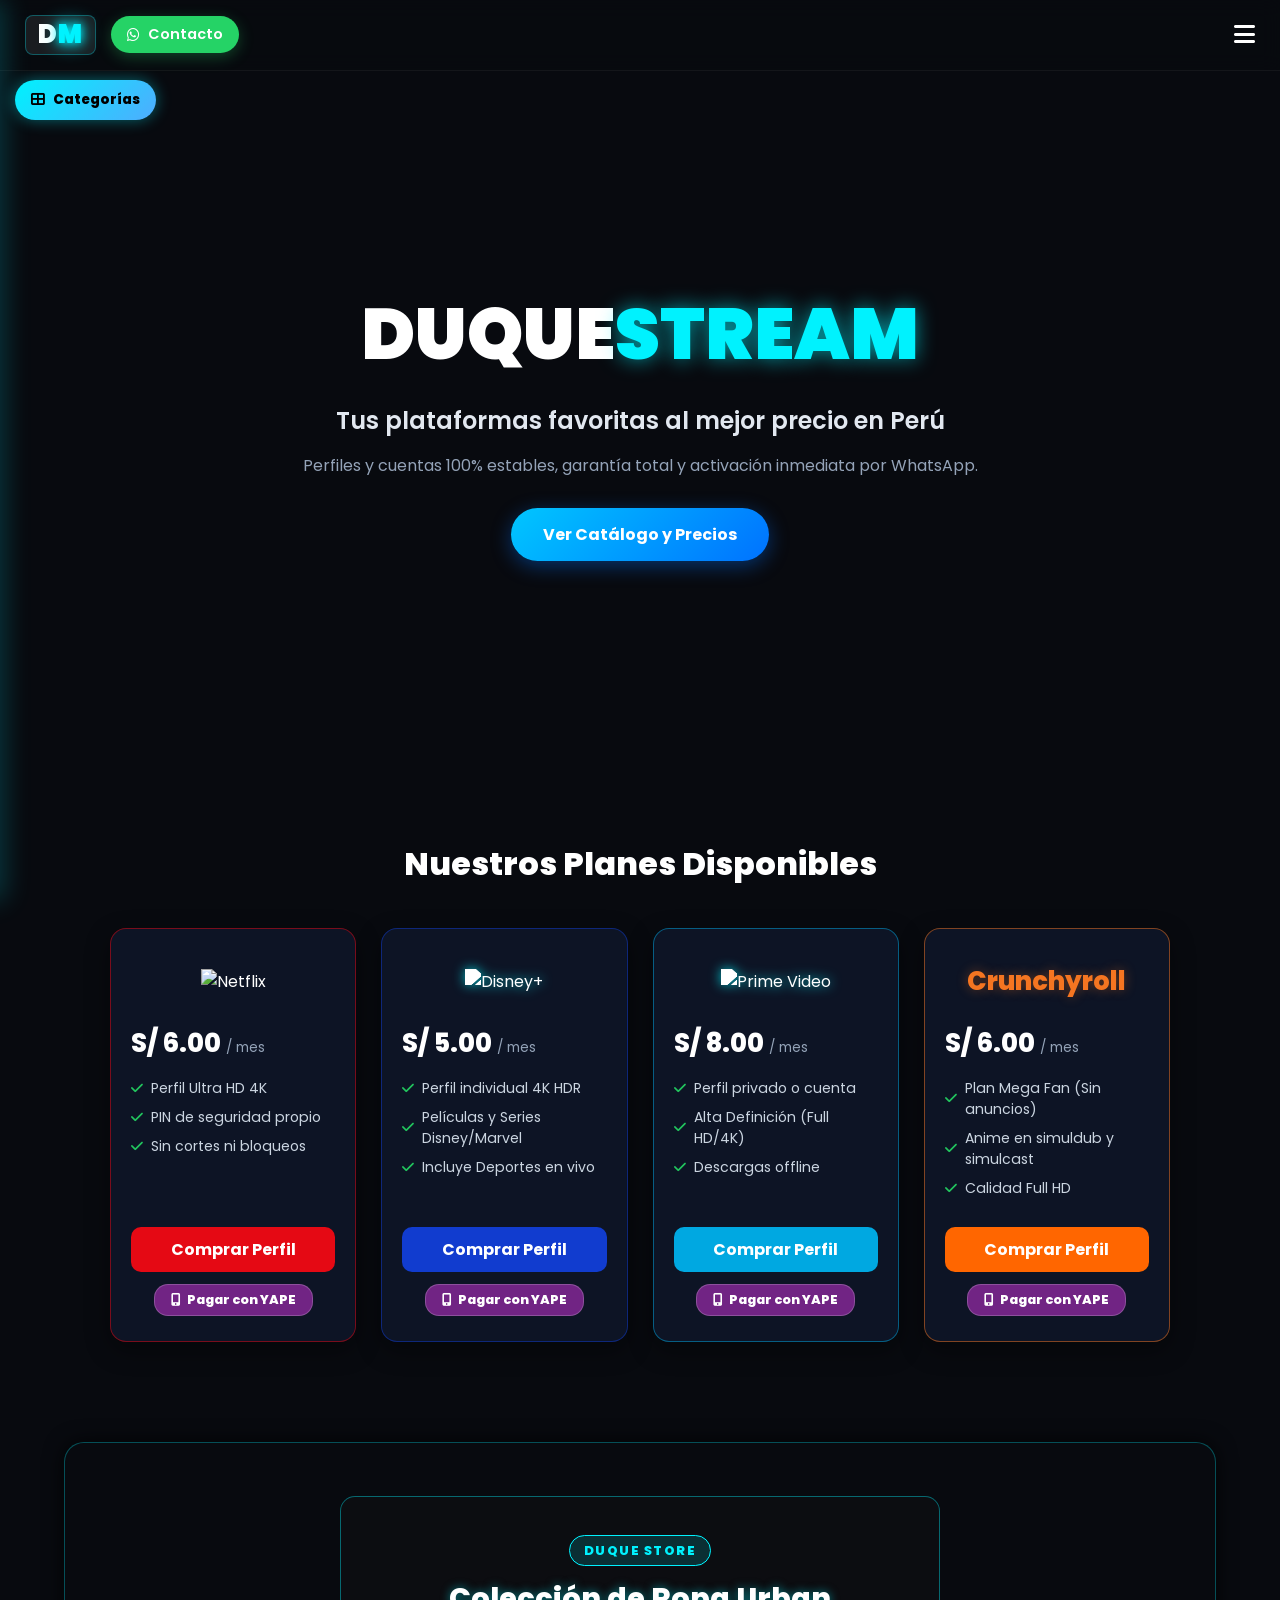
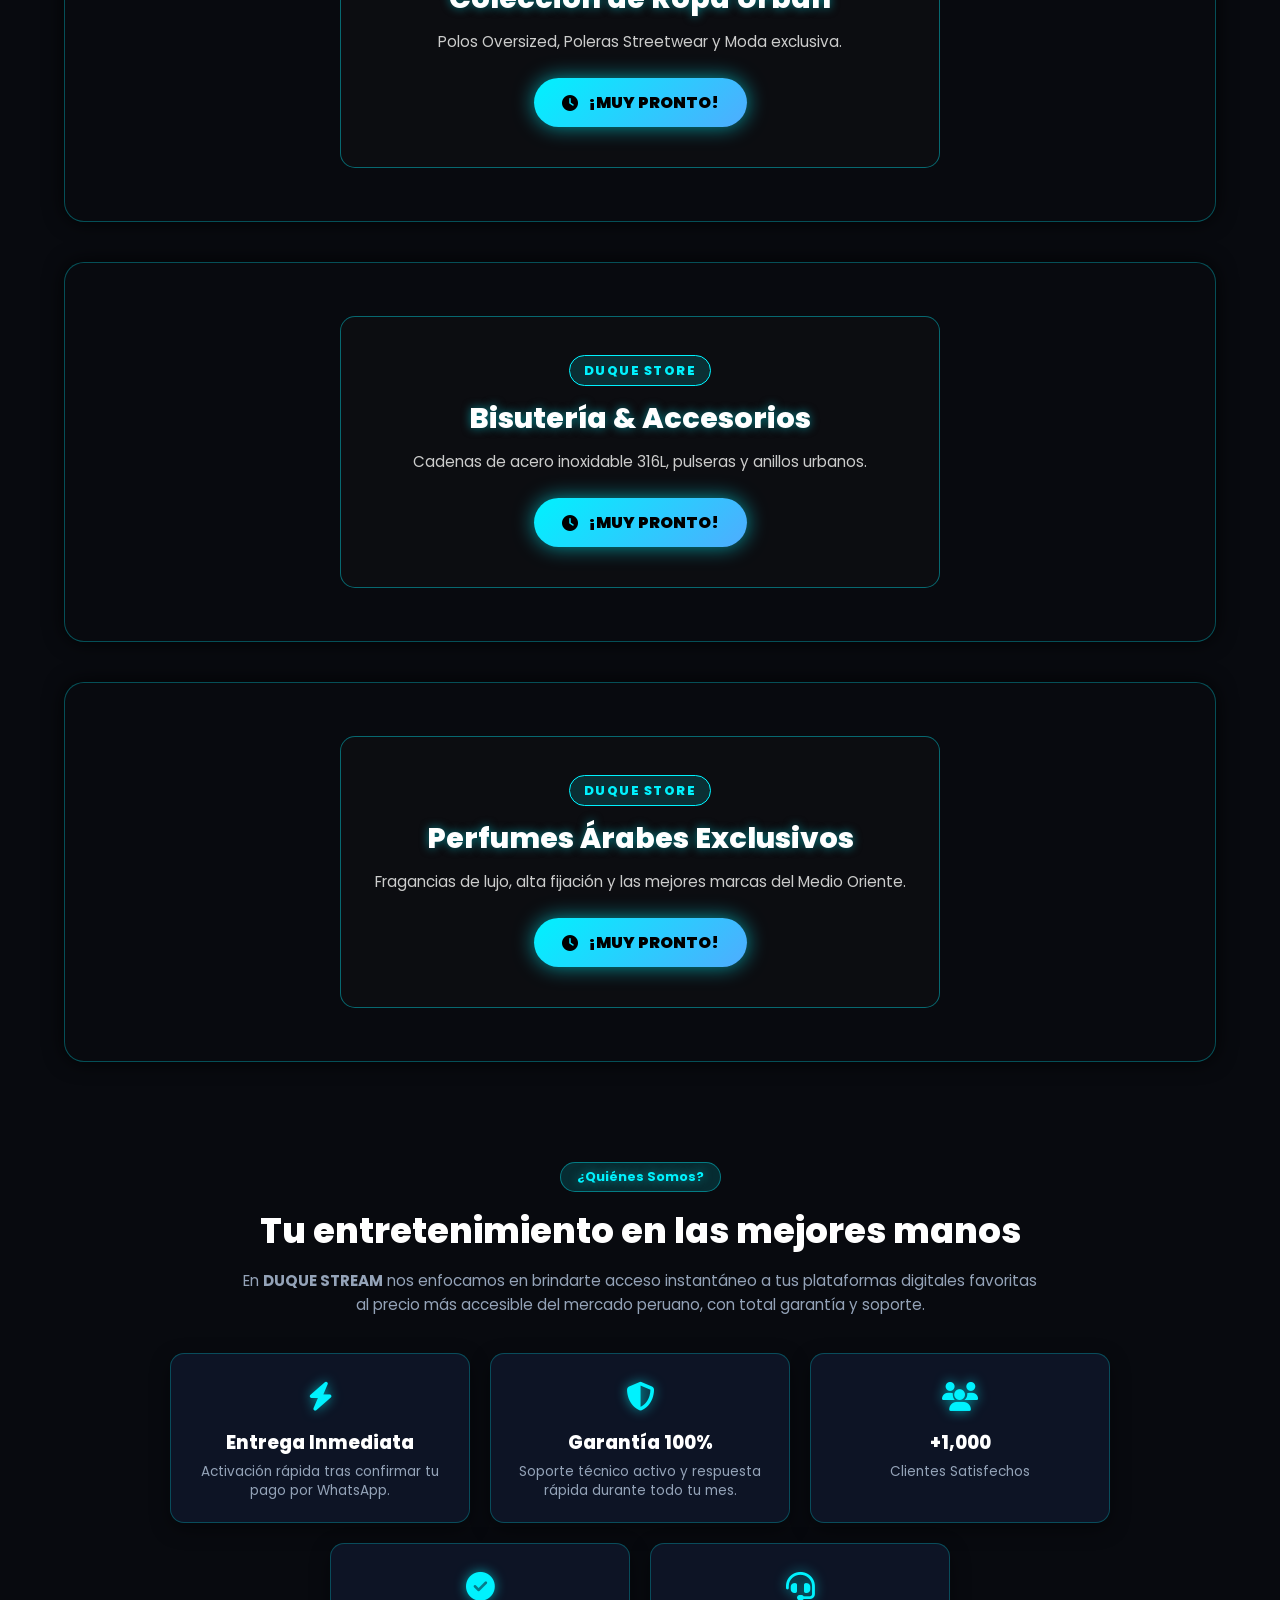
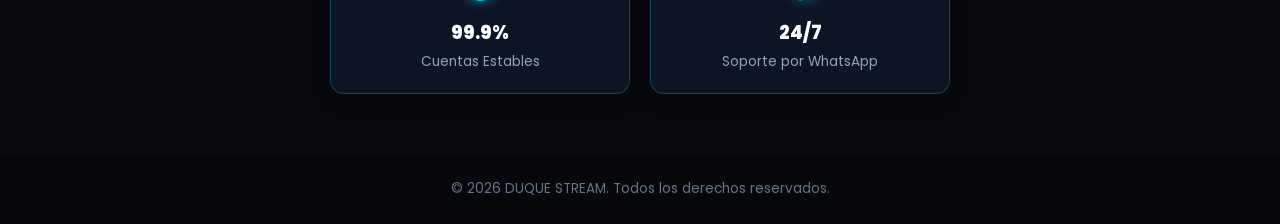
==== commit 8674a72b: "Update index.html" ====
--- a/index.html
+++ b/index.html
@@ -44,7 +44,7 @@
   <header class="navbar-mobile">
     <div class="brand-left">
       <a href="#inicio" class="logo-dm">D<span>M</span></a>
-      <a href="https://wa.me/51920644117?text=Hola,%20deseo%20información%20sobre%20las%20cuentas%20de%20streaming" class="btn-contacto-top" target="_blank">
+      <a href="https://wa.me/51990516065?text=Hola,%20deseo%20información%20sobre%20las%20cuentas%20de%20streaming" class="btn-contacto-top" target="_blank">
         <i class="fab fa-whatsapp"></i> Contacto
       </a>
     </div>
@@ -87,9 +87,9 @@
             <li><i class="fas fa-check"></i> PIN de seguridad propio</li>
             <li><i class="fas fa-check"></i> Sin cortes ni bloqueos</li>
           </ul>
-          <a href="https://wa.me/51920644117?text=Hola,%20deseo%20comprar%20Netflix" class="btn-card btn-netflix" target="_blank">Comprar Perfil</a>
-          <div class="payment-methods">
-            <a href="https://wa.me/51920644117?text=Hola,%20deseo%20pagar%20por%20YAPE%20mi%20perfil%20de%20Netflix" class="badge-yape" target="_blank">
+          <a href="https://wa.me/51990516065?text=Hola,%20deseo%20comprar%20Netflix" class="btn-card btn-netflix" target="_blank">Comprar Perfil</a>
+          <div class="payment-methods">
+            <a href="https://wa.me/51990516065?text=Hola,%20deseo%20pagar%20por%20YAPE%20mi%20perfil%20de%20Netflix" class="badge-yape" target="_blank">
               <i class="fas fa-mobile-alt"></i> Pagar con YAPE
             </a>
           </div>
@@ -108,9 +108,9 @@
             <li><i class="fas fa-check"></i> Películas y Series Disney/Marvel</li>
             <li><i class="fas fa-check"></i> Incluye Deportes en vivo</li>
           </ul>
-          <a href="https://wa.me/51920644117?text=Hola,%20deseo%20comprar%20Disney" class="btn-card btn-disney" target="_blank">Comprar Perfil</a>
-          <div class="payment-methods">
-            <a href="https://wa.me/51920644117?text=Hola,%20deseo%20pagar%20por%20YAPE%20mi%20perfil%20de%20Disney" class="badge-yape" target="_blank">
+          <a href="https://wa.me/51990516065?text=Hola,%20deseo%20comprar%20Disney" class="btn-card btn-disney" target="_blank">Comprar Perfil</a>
+          <div class="payment-methods">
+            <a href="https://wa.me/51990516065?text=Hola,%20deseo%20pagar%20por%20YAPE%20mi%20perfil%20de%20Disney" class="badge-yape" target="_blank">
               <i class="fas fa-mobile-alt"></i> Pagar con YAPE
             </a>
           </div>
@@ -129,9 +129,9 @@
             <li><i class="fas fa-check"></i> Alta Definición (Full HD/4K)</li>
             <li><i class="fas fa-check"></i> Descargas offline</li>
           </ul>
-          <a href="https://wa.me/51920644117?text=Hola,%20deseo%20comprar%20Amazon" class="btn-card btn-amazon" target="_blank">Comprar Perfil</a>
-          <div class="payment-methods">
-            <a href="https://wa.me/51920644117?text=Hola,%20deseo%20pagar%20por%20YAPE%20mi%20perfil%20de%20Amazon%20Prime" class="badge-yape" target="_blank">
+          <a href="https://wa.me/51990516065?text=Hola,%20deseo%20comprar%20Amazon" class="btn-card btn-amazon" target="_blank">Comprar Perfil</a>
+          <div class="payment-methods">
+            <a href="https://wa.me/51990516065?text=Hola,%20deseo%20pagar%20por%20YAPE%20mi%20perfil%20de%20Amazon%20Prime" class="badge-yape" target="_blank">
               <i class="fas fa-mobile-alt"></i> Pagar con YAPE
             </a>
           </div>
@@ -150,9 +150,9 @@
             <li><i class="fas fa-check"></i> Anime en simuldub y simulcast</li>
             <li><i class="fas fa-check"></i> Calidad Full HD</li>
           </ul>
-          <a href="https://wa.me/51920644117?text=Hola,%20deseo%20comprar%20Crunchyroll" class="btn-card btn-crunchy" target="_blank">Comprar Perfil</a>
-          <div class="payment-methods">
-            <a href="https://wa.me/51920644117?text=Hola,%20deseo%20pagar%20por%20YAPE%20mi%20perfil%20de%20Crunchyroll" class="badge-yape" target="_blank">
+          <a href="https://wa.me/51990516065?text=Hola,%20deseo%20comprar%20Crunchyroll" class="btn-card btn-crunchy" target="_blank">Comprar Perfil</a>
+          <div class="payment-methods">
+            <a href="https://wa.me/51990516065?text=Hola,%20deseo%20pagar%20por%20YAPE%20mi%20perfil%20de%20Crunchyroll" class="badge-yape" target="_blank">
               <i class="fas fa-mobile-alt"></i> Pagar con YAPE
             </a>
           </div>
@@ -160,6 +160,42 @@
       </div>
 
     </div> <!-- Cierre correcto de products-grid -->
+  </section>
+
+  <!-- SECCIÓN ROPA -->
+  <section class="upcoming-section section-ropa" id="ropa">
+    <div class="upcoming-overlay">
+      <span class="badge-coming">DUQUE STORE</span>
+      <h2>Colección de Ropa Urban</h2>
+      <p>Polos Oversized, Poleras Streetwear y Moda exclusiva.</p>
+      <div class="banner-pronto">
+        <i class="fas fa-clock"></i> ¡MUY PRONTO!
+      </div>
+    </div>
+  </section>
+
+  <!-- SECCIÓN BISUTERÍA -->
+  <section class="upcoming-section section-bisuteria" id="bisuteria">
+    <div class="upcoming-overlay">
+      <span class="badge-coming">DUQUE STORE</span>
+      <h2>Bisutería & Accesorios</h2>
+      <p>Cadenas de acero inoxidable 316L, pulseras y anillos urbanos.</p>
+      <div class="banner-pronto">
+        <i class="fas fa-clock"></i> ¡MUY PRONTO!
+      </div>
+    </div>
+  </section>
+
+  <!-- SECCIÓN PERFUMES ÁRABES -->
+  <section class="upcoming-section section-perfumes" id="perfumes">
+    <div class="upcoming-overlay">
+      <span class="badge-coming">DUQUE STORE</span>
+      <h2>Perfumes Árabes Exclusivos</h2>
+      <p>Fragancias de lujo, alta fijación y las mejores marcas del Medio Oriente.</p>
+      <div class="banner-pronto">
+        <i class="fas fa-clock"></i> ¡MUY PRONTO!
+      </div>
+    </div>
   </section>
 
   <!-- SECCIÓN NOSOTROS -->
--- a/css/style.css
+++ b/css/style.css
@@ -572,3 +572,96 @@
 .sidebar-overlay.active {
   display: block;
 }
+/* --- SECCIONES MUY PRONTO CON IMÁGENES DE FONDO --- */
+.upcoming-section {
+  position: relative;
+  min-height: 380px;
+  margin: 40px auto;
+  max-width: 1200px;
+  width: 90%;
+  border-radius: 20px;
+  overflow: hidden;
+  display: flex;
+  align-items: center;
+  justify-content: center;
+  background-size: cover;
+  background-position: center;
+  border: 1px solid rgba(0, 242, 254, 0.3);
+  box-shadow: 0 0 20px rgba(0, 0, 0, 0.8);
+}
+
+/* Imágenes temáticas de Unsplash de alta calidad */
+.section-ropa {
+  background-image: url('https://images.unsplash.com/photo-1523381210434-271e8be1f52b?q=80&w=1200&auto=format&fit=crop');
+}
+
+.section-bisuteria {
+  background-image: url('https://images.unsplash.com/photo-1535632066927-ab7c9ab60908?q=80&w=1200&auto=format&fit=crop');
+}
+
+.section-perfumes {
+  background-image: url('https://images.unsplash.com/photo-1547887537-6158d64c35b3?q=80&w=1200&auto=format&fit=crop');
+}
+
+/* Capa oscura transparente para resaltar el texto */
+.upcoming-overlay {
+  background: rgba(13, 15, 18, 0.85);
+  backdrop-filter: blur(4px);
+  padding: 40px 20px;
+  border-radius: 15px;
+  text-align: center;
+  max-width: 600px;
+  width: 85%;
+  border: 1px solid rgba(0, 242, 254, 0.4);
+}
+
+.badge-coming {
+  background: rgba(0, 242, 254, 0.15);
+  color: #00f2fe;
+  font-size: 0.8rem;
+  font-weight: 800;
+  padding: 6px 14px;
+  border-radius: 20px;
+  border: 1px solid #00f2fe;
+  letter-spacing: 1.5px;
+  text-transform: uppercase;
+}
+
+.upcoming-overlay h2 {
+  color: #ffffff;
+  font-size: 1.8rem;
+  font-weight: 800;
+  margin: 15px 0 10px 0;
+  text-shadow: 0 0 10px rgba(0, 242, 254, 0.5);
+}
+
+.upcoming-overlay p {
+  color: #cccccc;
+  font-size: 0.95rem;
+  margin-bottom: 25px;
+}
+
+.banner-pronto {
+  display: inline-flex;
+  align-items: center;
+  gap: 10px;
+  background: linear-gradient(135deg, #00f2fe 0%, #4facfe 100%);
+  color: #000000;
+  font-weight: 900;
+  font-size: 1rem;
+  padding: 12px 28px;
+  border-radius: 30px;
+  box-shadow: 0 0 20px rgba(0, 242, 254, 0.6);
+  animation: pulse-glow 2s infinite alternate;
+}
+
+@keyframes pulse-glow {
+  0% {
+    transform: scale(1);
+    box-shadow: 0 0 15px rgba(0, 242, 254, 0.5);
+  }
+  100% {
+    transform: scale(1.05);
+    box-shadow: 0 0 30px rgba(0, 242, 254, 0.9);
+  }
+}
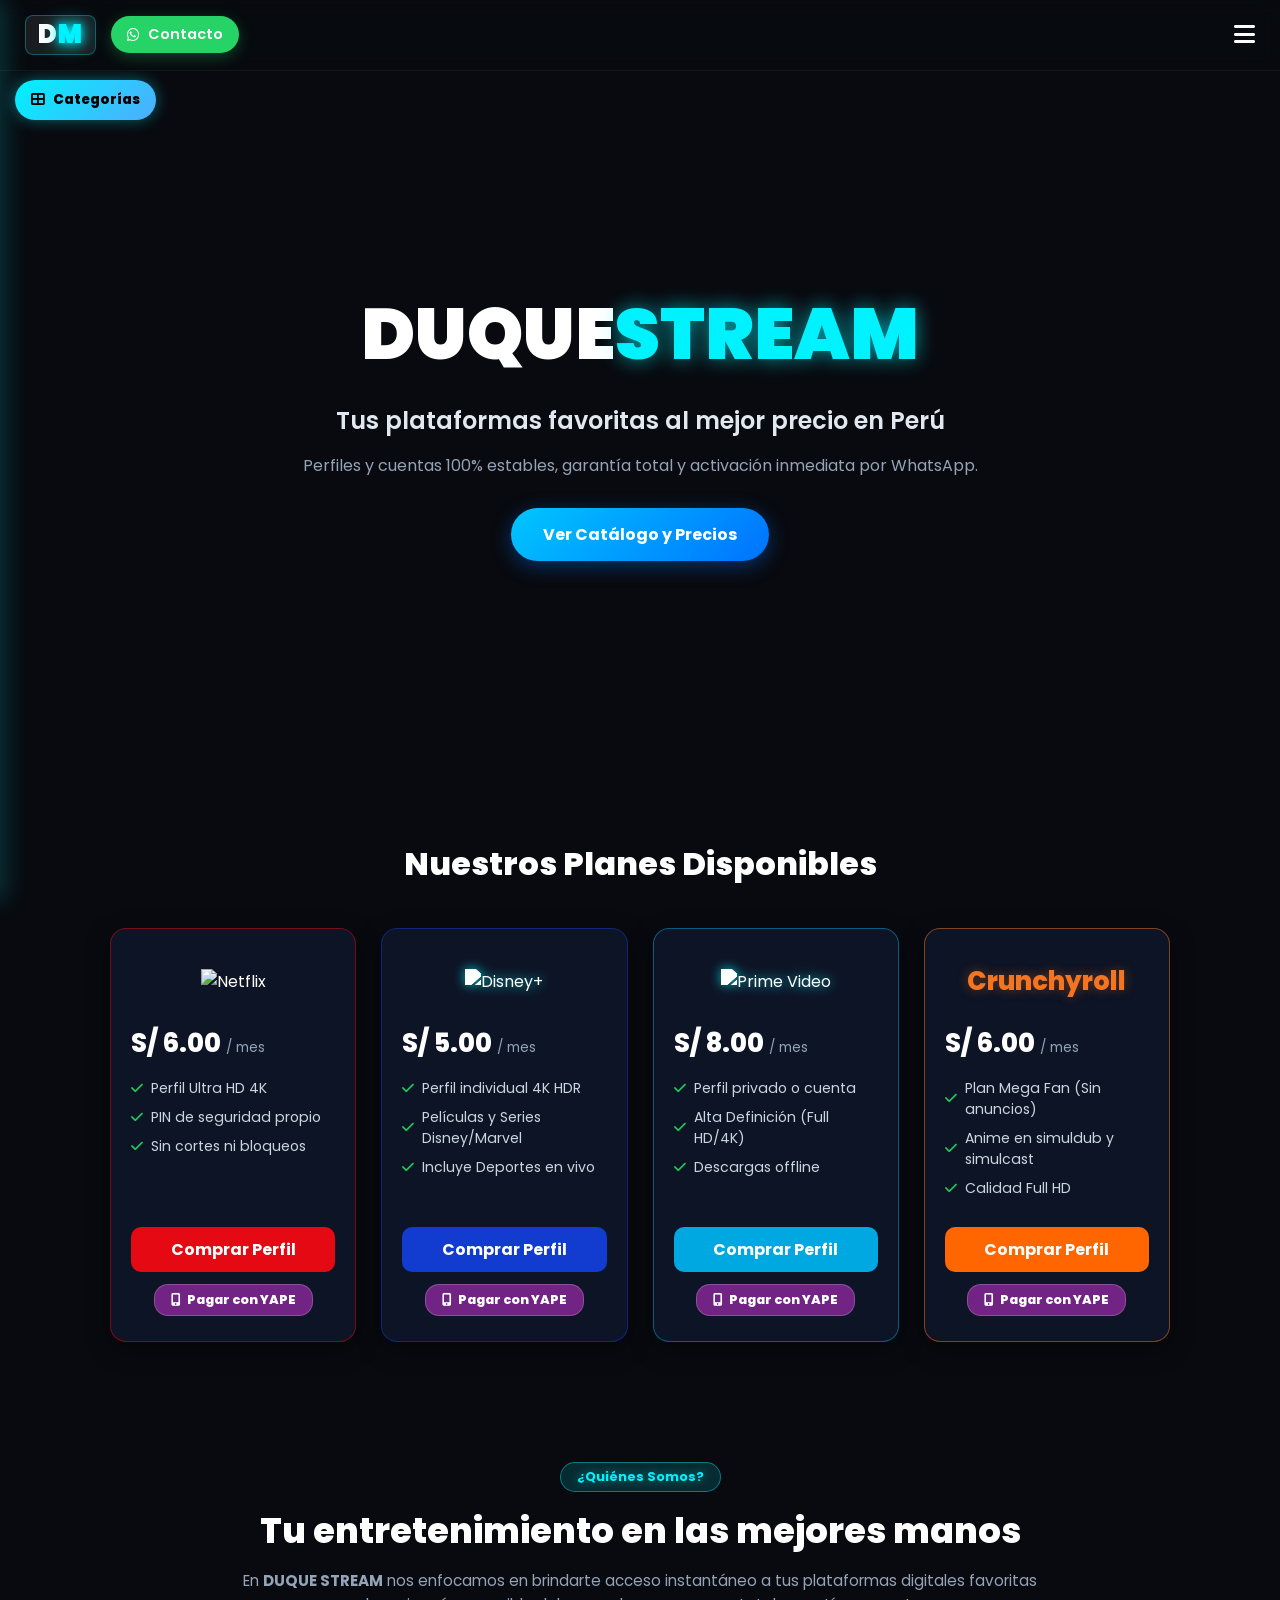
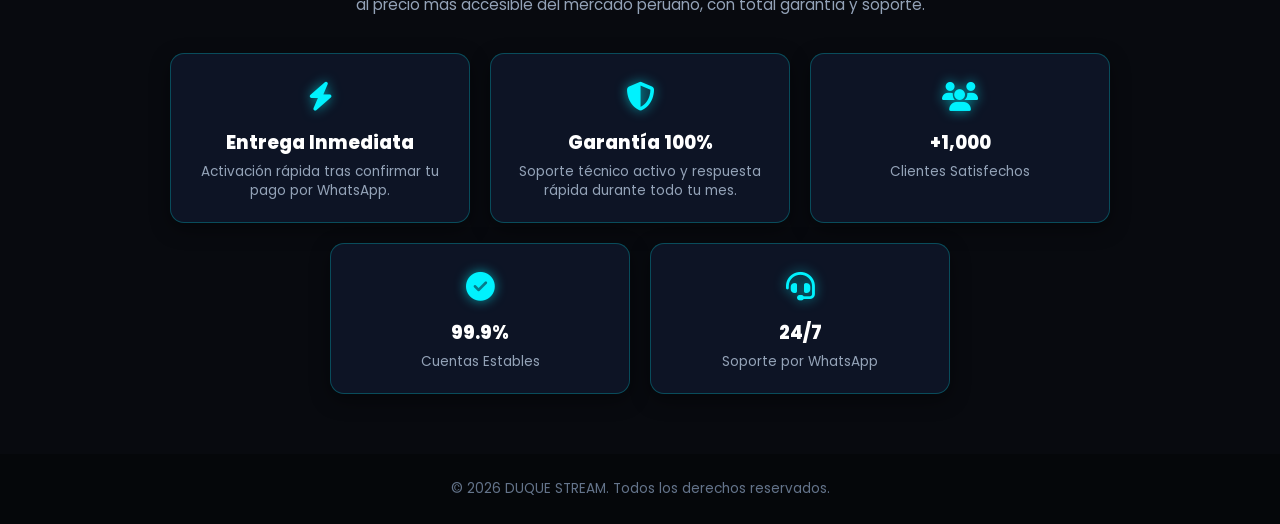
==== commit d38583f1: "Update index.html" ====
--- a/index.html
+++ b/index.html
@@ -31,9 +31,9 @@
     <hr class="sidebar-divider">
     <nav class="sidebar-links">
       <a href="#productos" onclick="toggleSidebar()"><i class="fas fa-tv"></i> Streaming</a>
-      <a href="#ropa" onclick="toggleSidebar()"><i class="fas fa-tshirt"></i> Ropa</a>
-      <a href="#bisuteria" onclick="toggleSidebar()"><i class="fas fa-gem"></i> Bisutería</a>
-      <a href="#perfumes" onclick="toggleSidebar()"><i class="fas fa-spray-can-sparkles"></i> Perfumes Árabes</a>
+      <a href="ropa.html"><i class="fas fa-tshirt"></i> Ropa</a>
+      <a href="bisuteria.html"><i class="fas fa-gem"></i> Bisutería</a>
+      <a href="perfumes.html"><i class="fas fa-spray-can-sparkles"></i> Perfumes Árabes</a>
     </nav>
   </aside>
 
@@ -110,7 +110,7 @@
           </ul>
           <a href="https://wa.me/51990516065?text=Hola,%20deseo%20comprar%20Disney" class="btn-card btn-disney" target="_blank">Comprar Perfil</a>
           <div class="payment-methods">
-            <a href="https://wa.me/51990516065?text=Hola,%20deseo%20pagar%20por%20YAPE%20mi%20perfil%20de%20Disney" class="badge-yape" target="_blank">
+            <a href="https://wa.me/51920644117?text=Hola,%20deseo%20pagar%20por%20YAPE%20mi%20perfil%20de%20Disney" class="badge-yape" target="_blank">
               <i class="fas fa-mobile-alt"></i> Pagar con YAPE
             </a>
           </div>
@@ -160,42 +160,6 @@
       </div>
 
     </div> <!-- Cierre correcto de products-grid -->
-  </section>
-
-  <!-- SECCIÓN ROPA -->
-  <section class="upcoming-section section-ropa" id="ropa">
-    <div class="upcoming-overlay">
-      <span class="badge-coming">DUQUE STORE</span>
-      <h2>Colección de Ropa Urban</h2>
-      <p>Polos Oversized, Poleras Streetwear y Moda exclusiva.</p>
-      <div class="banner-pronto">
-        <i class="fas fa-clock"></i> ¡MUY PRONTO!
-      </div>
-    </div>
-  </section>
-
-  <!-- SECCIÓN BISUTERÍA -->
-  <section class="upcoming-section section-bisuteria" id="bisuteria">
-    <div class="upcoming-overlay">
-      <span class="badge-coming">DUQUE STORE</span>
-      <h2>Bisutería & Accesorios</h2>
-      <p>Cadenas de acero inoxidable 316L, pulseras y anillos urbanos.</p>
-      <div class="banner-pronto">
-        <i class="fas fa-clock"></i> ¡MUY PRONTO!
-      </div>
-    </div>
-  </section>
-
-  <!-- SECCIÓN PERFUMES ÁRABES -->
-  <section class="upcoming-section section-perfumes" id="perfumes">
-    <div class="upcoming-overlay">
-      <span class="badge-coming">DUQUE STORE</span>
-      <h2>Perfumes Árabes Exclusivos</h2>
-      <p>Fragancias de lujo, alta fijación y las mejores marcas del Medio Oriente.</p>
-      <div class="banner-pronto">
-        <i class="fas fa-clock"></i> ¡MUY PRONTO!
-      </div>
-    </div>
   </section>
 
   <!-- SECCIÓN NOSOTROS -->
